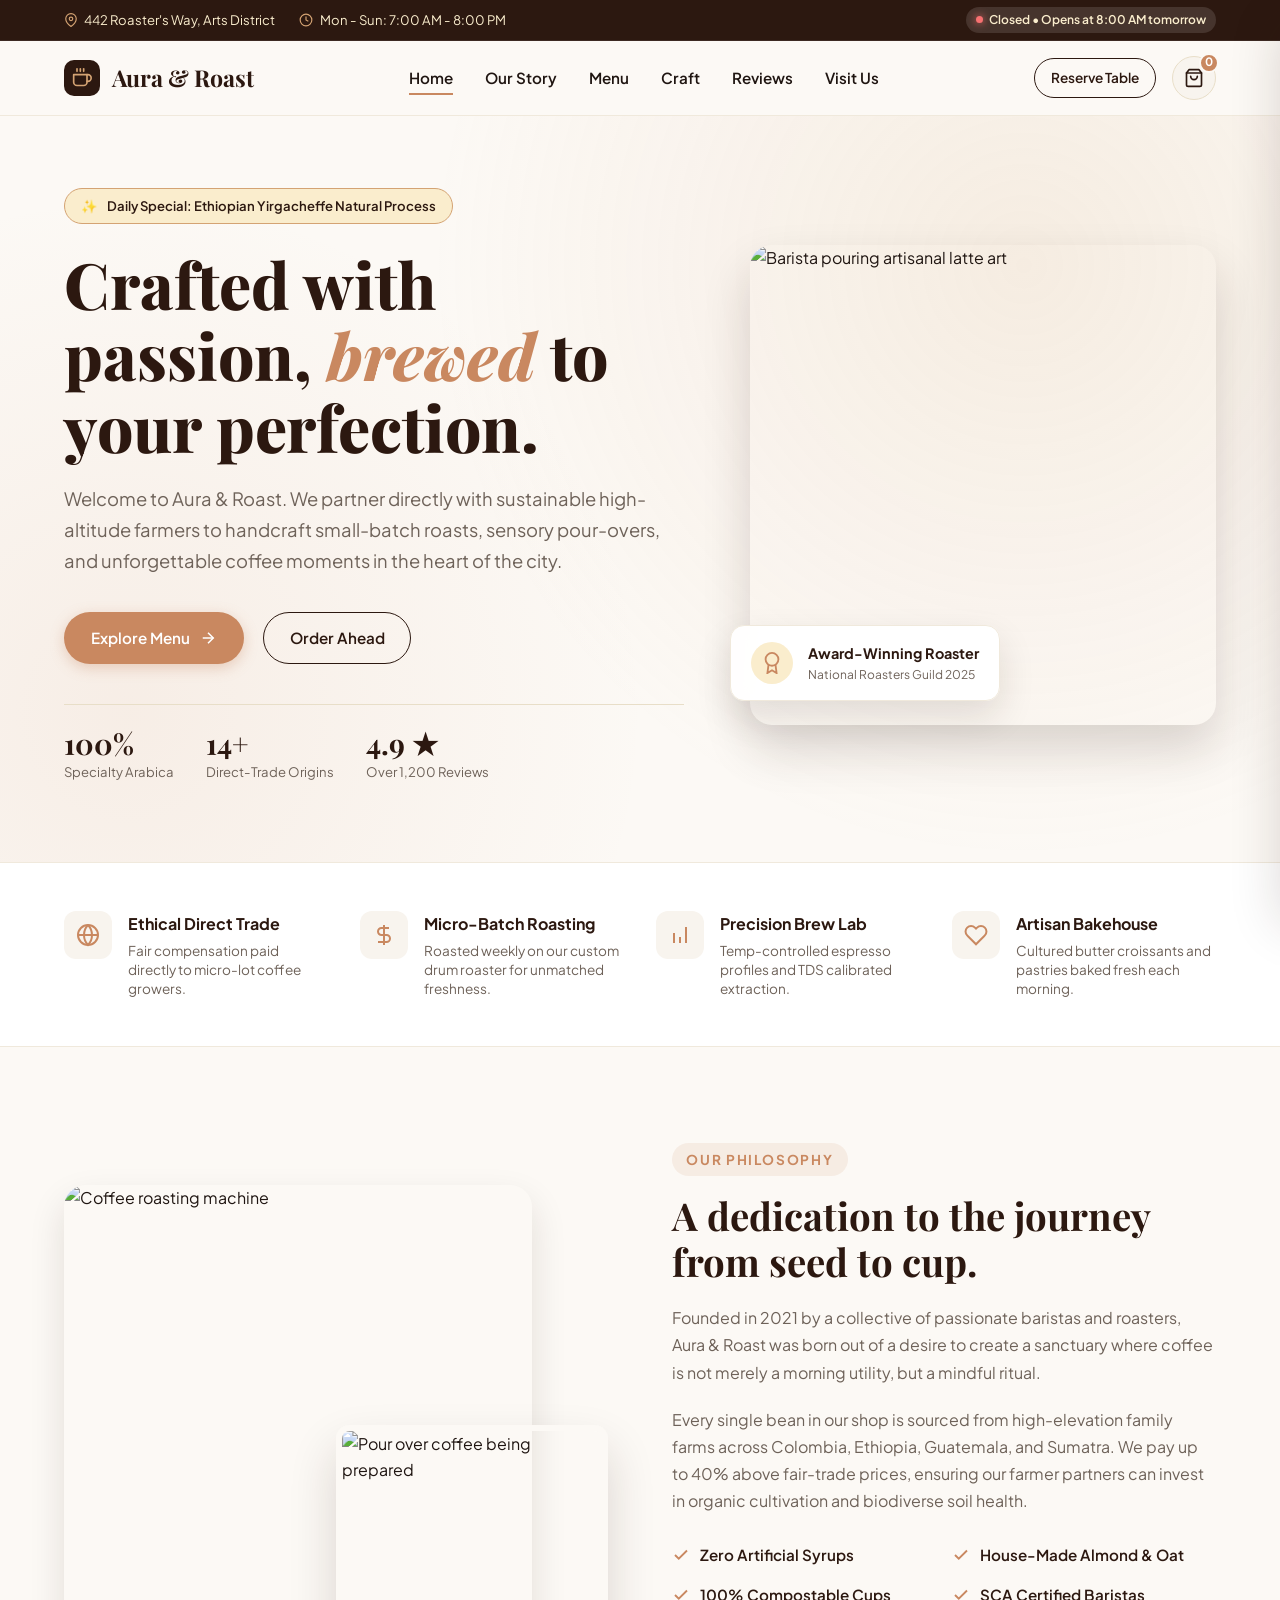
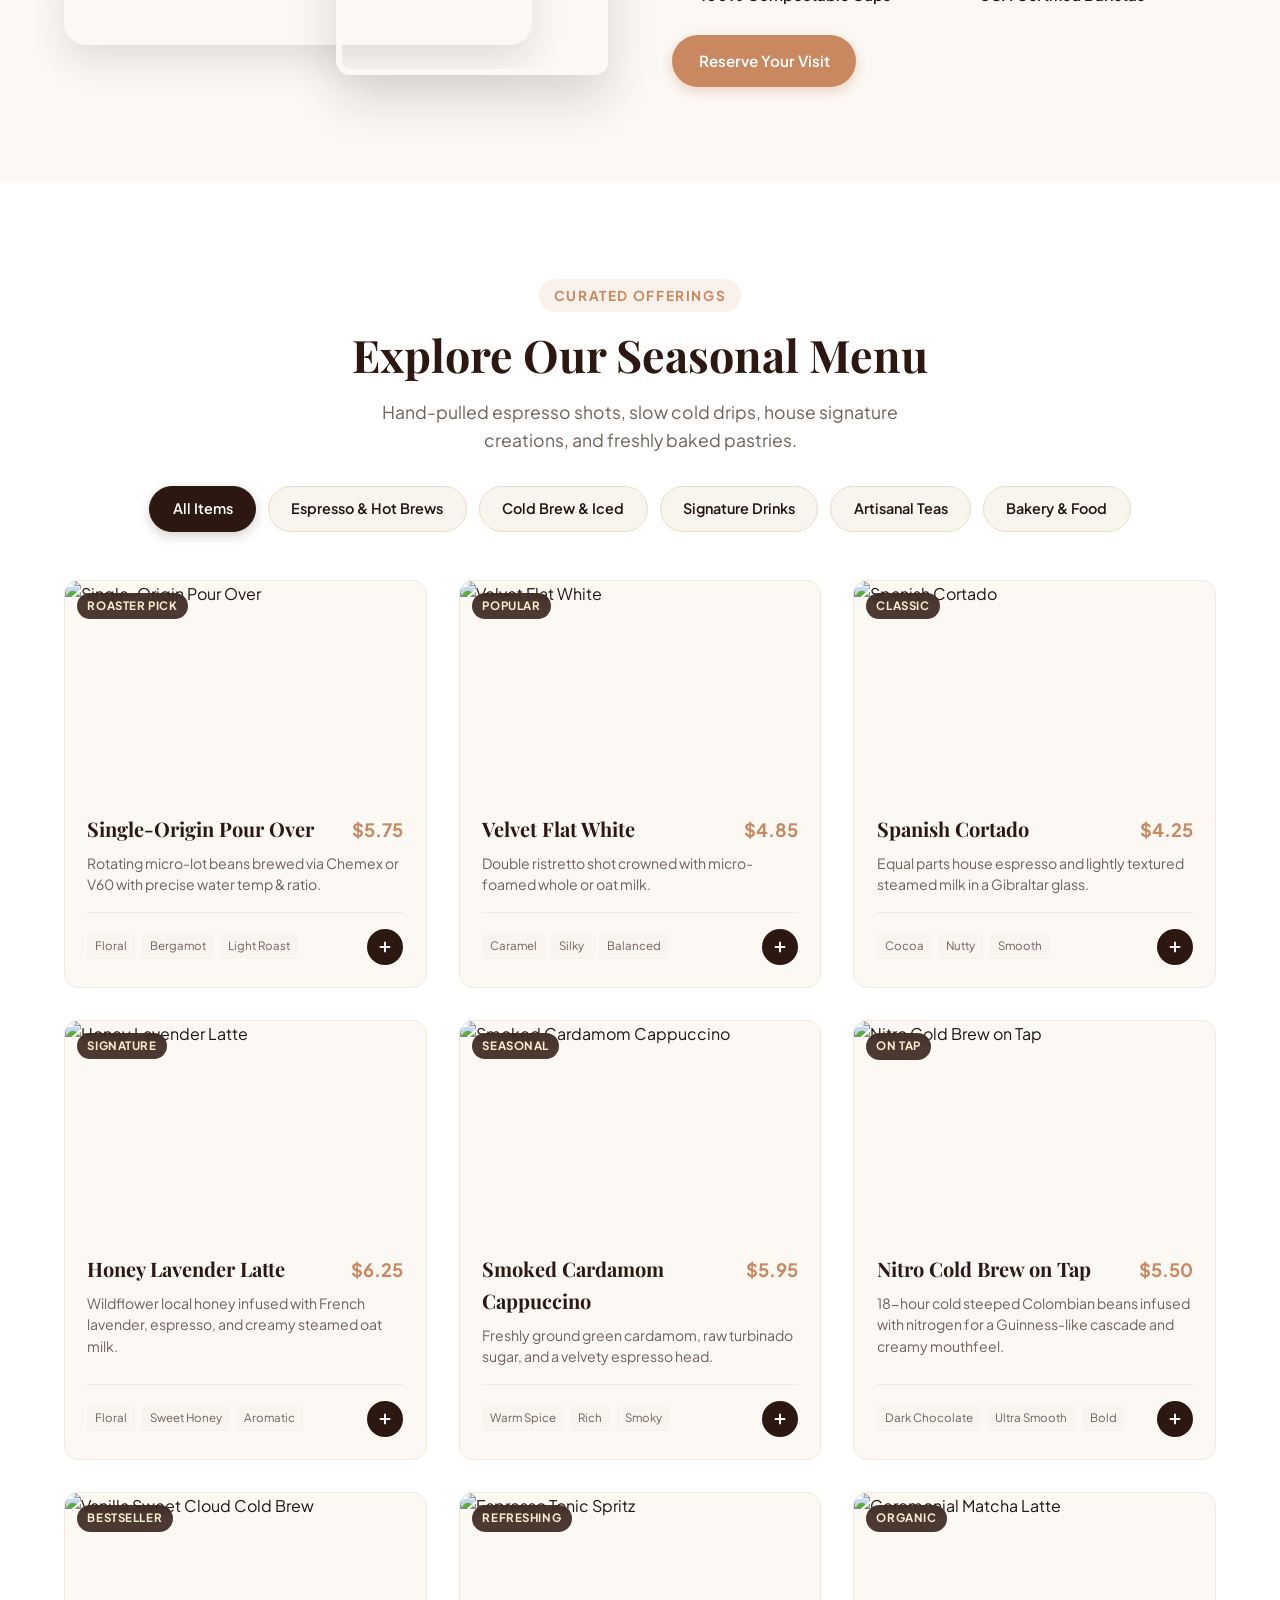
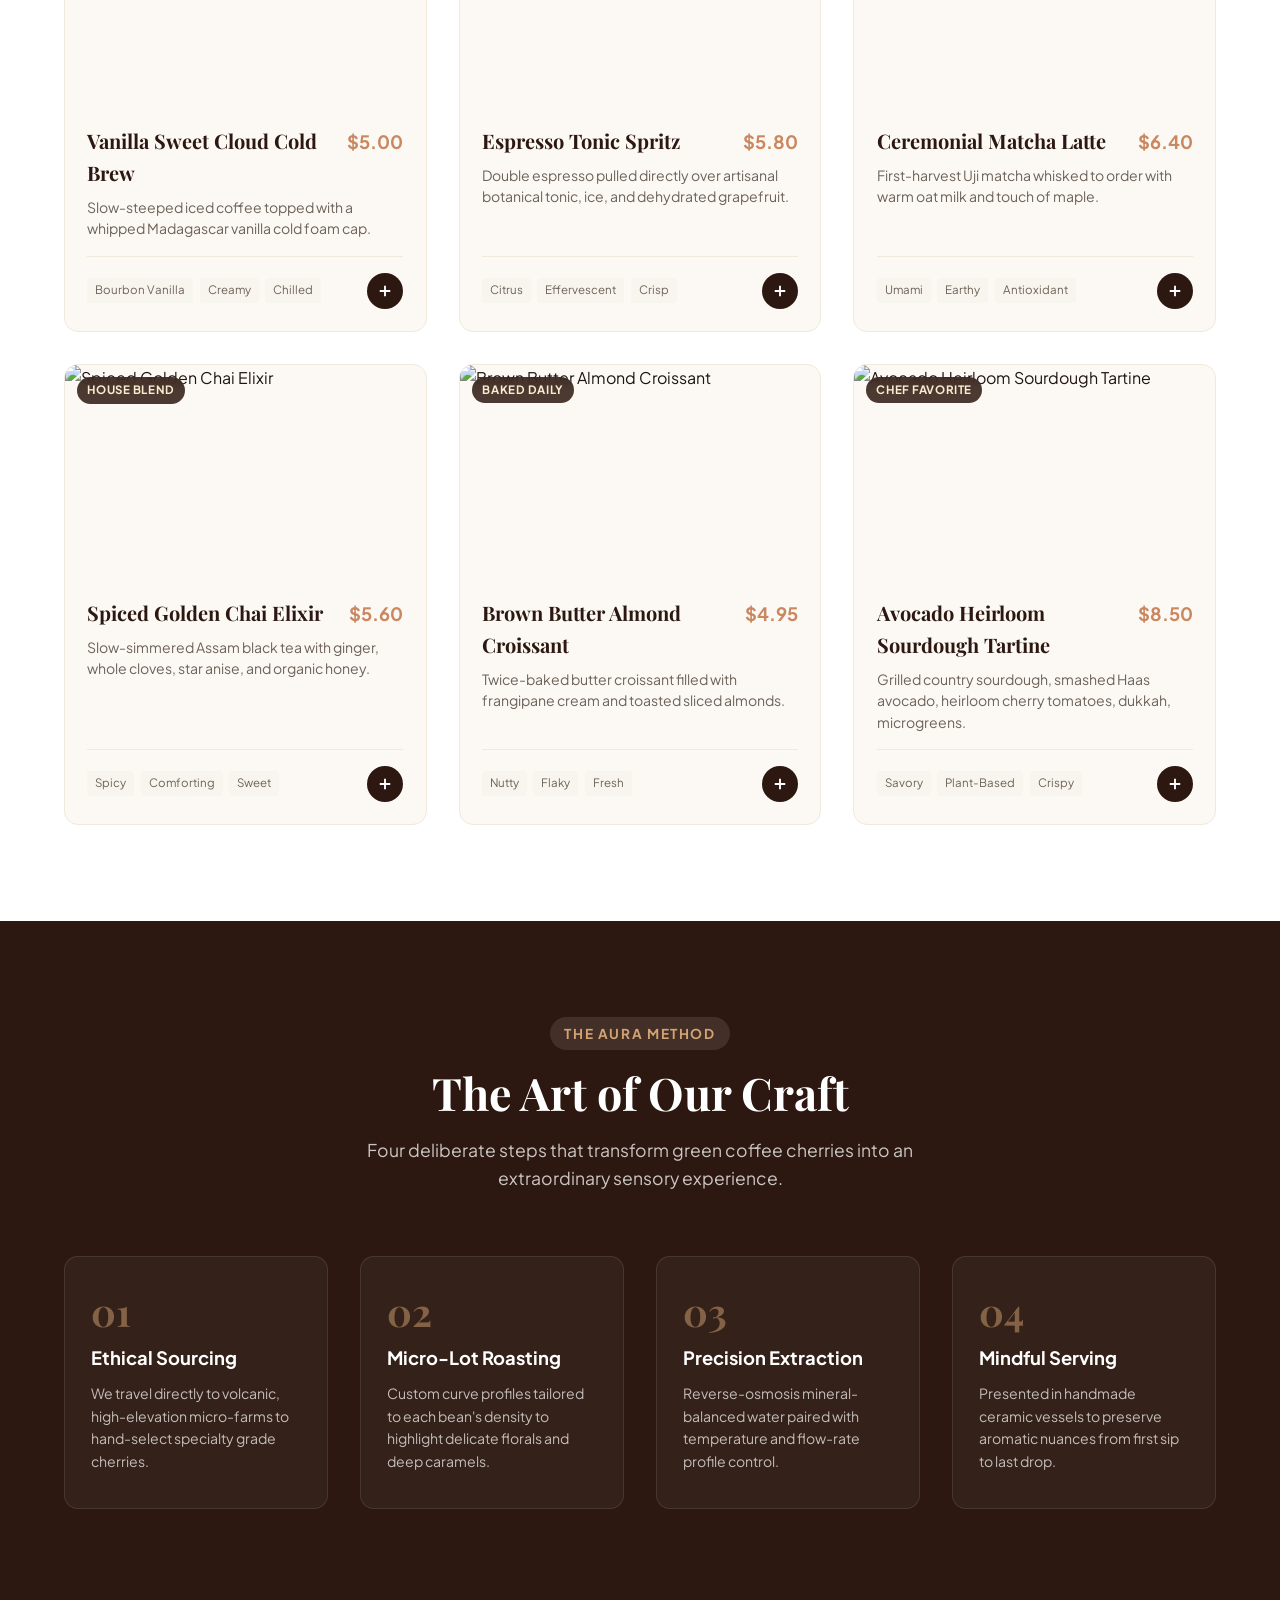
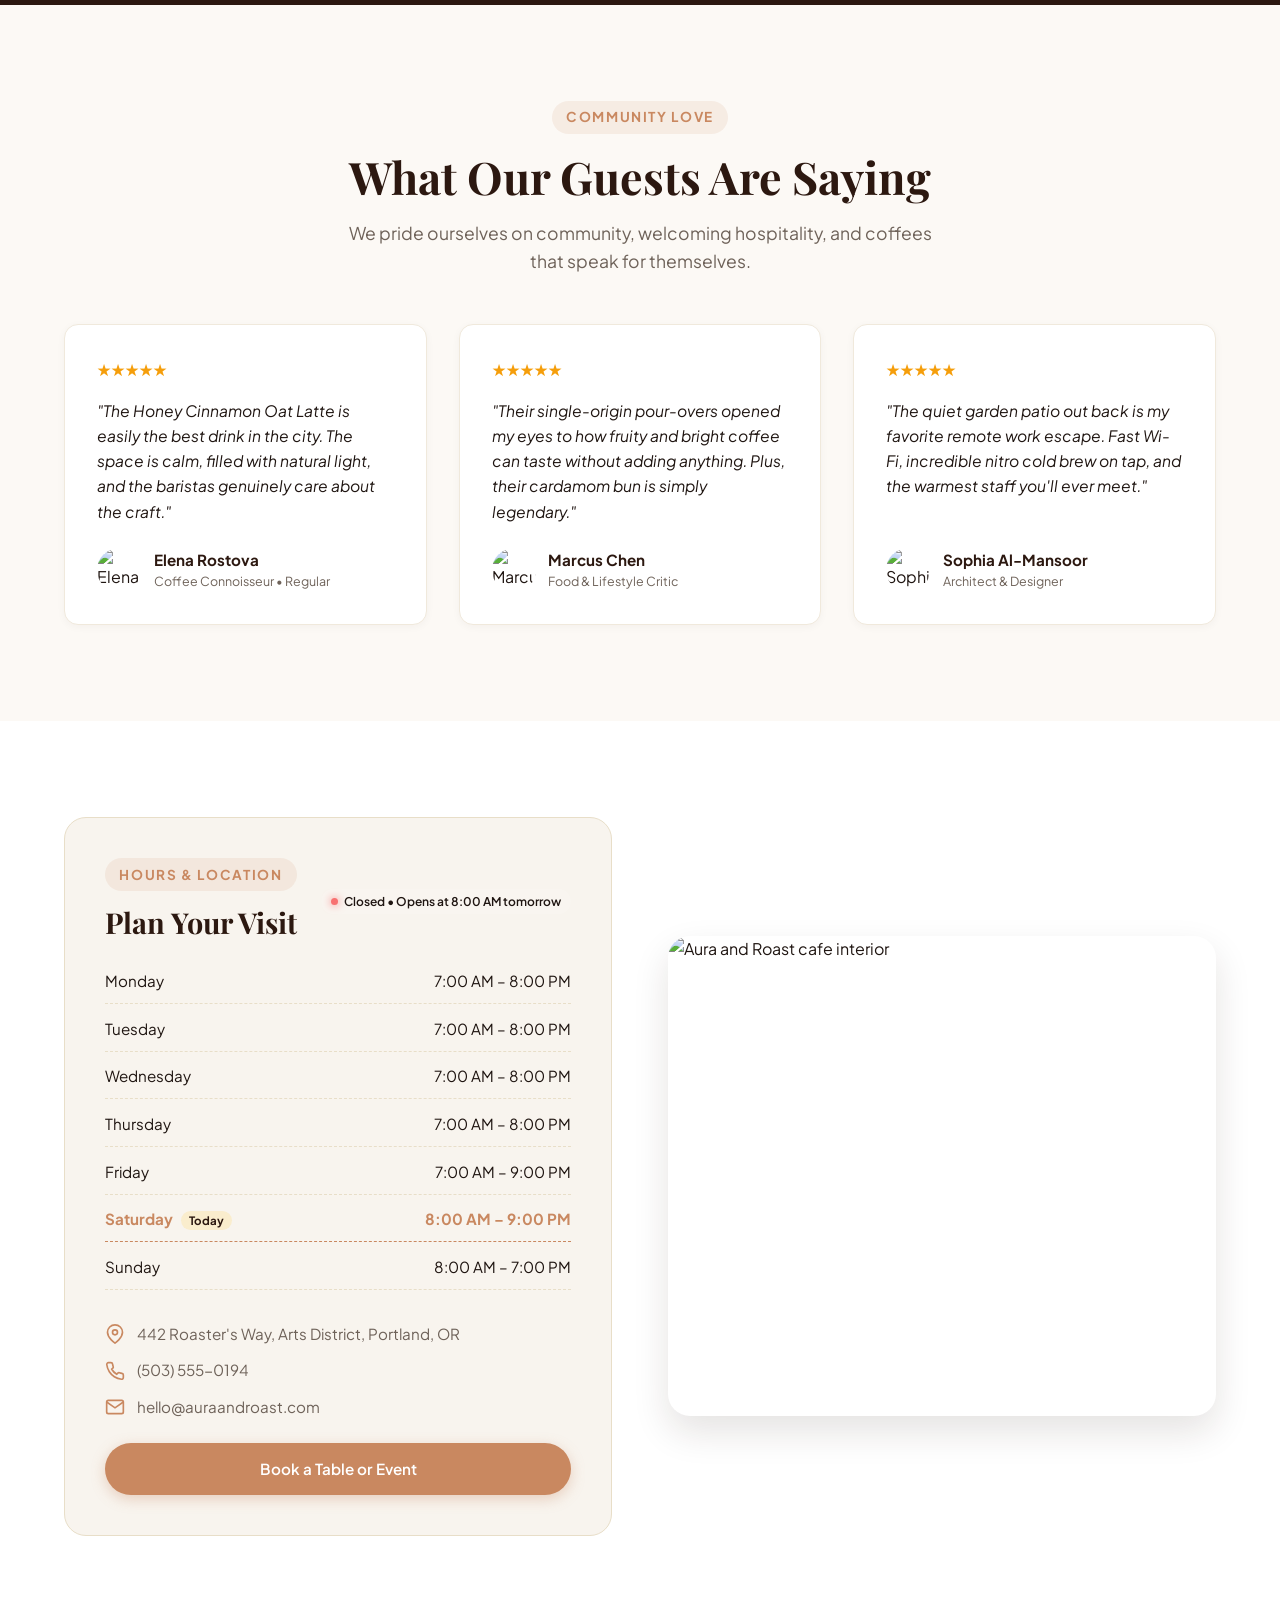
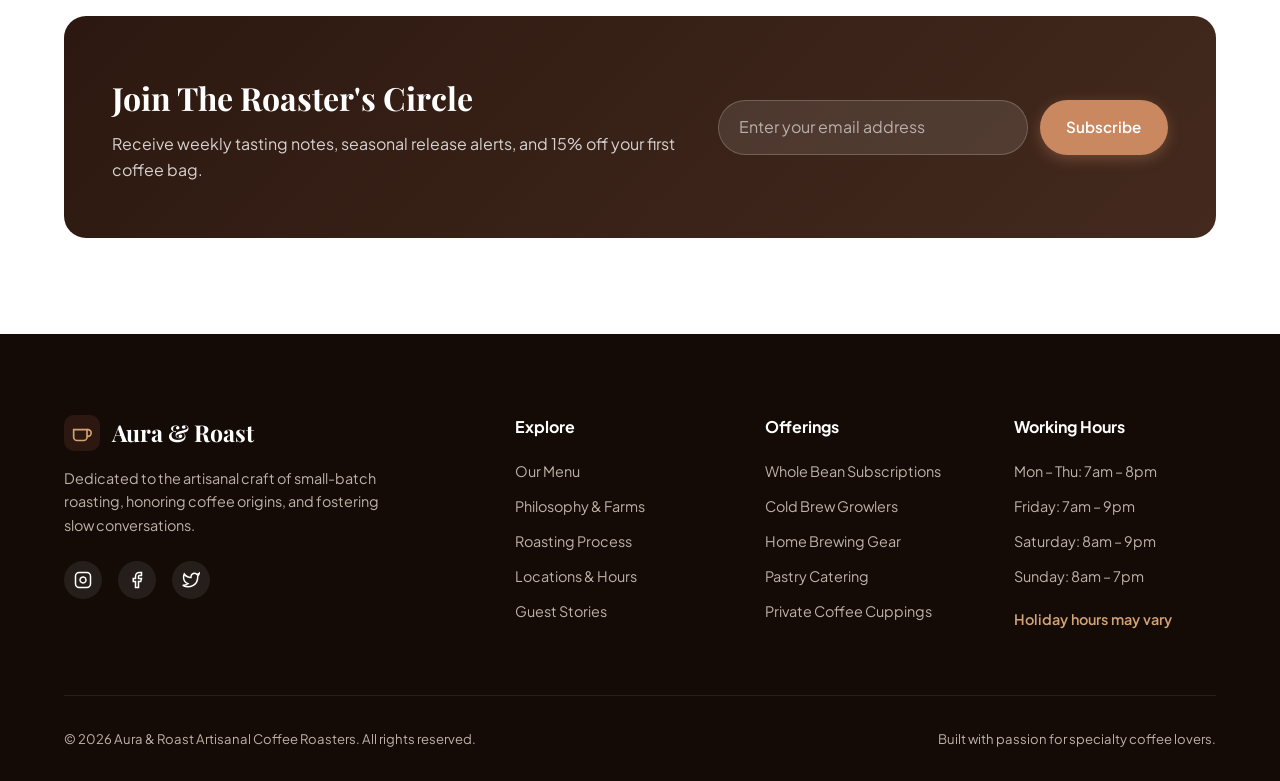
==== index.html @ 78063af0 "Add files via upload" ====
<!DOCTYPE html>
<html lang="en">
<head>
  <meta charset="UTF-8">
  <meta name="viewport" content="width=device-width, initial-scale=1.0">
  <meta name="description" content="Aura & Roast Artisanal Coffee - Ethically sourced micro-lot beans, handcrafted espresso, signature cold brews, and fresh house pastries.">
  <title>Aura & Roast | Artisanal Coffee & Roastery</title>
  
  <!-- Google Fonts -->
  <link rel="preconnect" href="https://fonts.googleapis.com">
  <link rel="preconnect" href="https://fonts.gstatic.com" crossorigin>
  <link href="https://fonts.googleapis.com/css2?family=Playfair+Display:ital,wght@0,600;0,700;0,800;1,600&family=Plus+Jakarta+Sans:wght@400;500;600;700&display=swap" rel="stylesheet">
  
  <!-- Stylesheet -->
  <link rel="stylesheet" href="styles.css">
</head>
<body>

  <!-- Top Announcement Bar -->
  <div class="top-bar">
    <div class="container" style="display: flex; justify-content: space-between; align-items: center; width: 100%;">
      <div class="top-bar-info">
        <div class="top-bar-item">
          <svg viewBox="0 0 24 24" fill="none" stroke="currentColor" stroke-width="2"><path d="M21 10c0 7-9 13-9 13s-9-6-9-13a9 9 0 0 1 18 0z"></path><circle cx="12" cy="10" r="3"></circle></svg>
          <span>442 Roaster's Way, Arts District</span>
        </div>
        <div class="top-bar-item">
          <svg viewBox="0 0 24 24" fill="none" stroke="currentColor" stroke-width="2"><circle cx="12" cy="12" r="10"></circle><polyline points="12 6 12 12 16 14"></polyline></svg>
          <span id="header-hours-text">Mon - Sun: 7:00 AM - 8:00 PM</span>
        </div>
      </div>
      <div id="live-status-pill" class="live-pill">
        <span class="live-dot" id="live-status-dot"></span>
        <span id="live-status-text">Checking hours...</span>
      </div>
    </div>
  </div>

  <!-- Main Navigation Header -->
  <header class="site-header" id="site-header">
    <div class="container header-container">
      <a href="#home" class="logo" aria-label="Aura and Roast Home">
        <div class="logo-icon">
          <!-- Coffee Cup & Steam SVG -->
          <svg width="20" height="20" viewBox="0 0 24 24" fill="none" stroke="currentColor" stroke-width="2" stroke-linecap="round" stroke-linejoin="round">
            <path d="M18 8h1a4 4 0 0 1 0 8h-1"></path>
            <path d="M2 8h16v9a4 4 0 0 1-4 4H6a4 4 0 0 1-4-4V8z"></path>
            <line x1="6" y1="1" x2="6" y2="4"></line>
            <line x1="10" y1="1" x2="10" y2="4"></line>
            <line x1="14" y1="1" x2="14" y2="4"></line>
          </svg>
        </div>
        <span>Aura &amp; Roast</span>
      </a>

      <!-- Desktop & Mobile Nav Links -->
      <nav class="nav-links" id="nav-links">
        <a href="#home" class="nav-link active">Home</a>
        <a href="#about" class="nav-link">Our Story</a>
        <a href="#menu" class="nav-link">Menu</a>
        <a href="#process" class="nav-link">Craft</a>
        <a href="#reviews" class="nav-link">Reviews</a>
        <a href="#visit" class="nav-link">Visit Us</a>
      </nav>

      <!-- Action Buttons -->
      <div class="header-actions">
        <button class="btn btn-secondary btn-sm" id="open-reserve-btn">
          Reserve Table
        </button>

        <button class="cart-btn" id="open-cart-btn" aria-label="View Shopping Cart">
          <svg width="20" height="20" viewBox="0 0 24 24" fill="none" stroke="currentColor" stroke-width="2" stroke-linecap="round" stroke-linejoin="round">
            <path d="M6 2L3 6v14a2 2 0 0 0 2 2h14a2 2 0 0 0 2-2V6l-3-4z"></path>
            <line x1="3" y1="6" x2="21" y2="6"></line>
            <path d="M16 10a4 4 0 0 1-8 0"></path>
          </svg>
          <span class="cart-count" id="cart-counter">0</span>
        </button>

        <button class="menu-toggle-btn" id="menu-toggle-btn" aria-label="Toggle navigation menu">
          <svg width="24" height="24" viewBox="0 0 24 24" fill="none" stroke="currentColor" stroke-width="2">
            <line x1="3" y1="12" x2="21" y2="12"></line>
            <line x1="3" y1="6" x2="21" y2="6"></line>
            <line x1="3" y1="18" x2="21" y2="18"></line>
          </svg>
        </button>
      </div>
    </div>
  </header>

  <!-- Hero Section -->
  <section class="hero" id="home">
    <div class="container">
      <div class="hero-grid">
        <div class="hero-content">
          <div class="hero-pill">
            <span>✨</span> Daily Special: Ethiopian Yirgacheffe Natural Process
          </div>
          <h1 class="hero-title">
            Crafted with passion, <span>brewed</span> to your perfection.
          </h1>
          <p class="hero-desc">
            Welcome to Aura &amp; Roast. We partner directly with sustainable high-altitude farmers to handcraft small-batch roasts, sensory pour-overs, and unforgettable coffee moments in the heart of the city.
          </p>
          <div class="hero-actions">
            <a href="#menu" class="btn btn-primary">
              <span>Explore Menu</span>
              <svg width="18" height="18" viewBox="0 0 24 24" fill="none" stroke="currentColor" stroke-width="2"><line x1="5" y1="12" x2="19" y2="12"></line><polyline points="12 5 19 12 12 19"></polyline></svg>
            </a>
            <button class="btn btn-secondary" id="hero-order-btn">
              Order Ahead
            </button>
          </div>
          <div class="hero-stats">
            <div class="stat-item">
              <h4>100%</h4>
              <p>Specialty Arabica</p>
            </div>
            <div class="stat-item">
              <h4>14+</h4>
              <p>Direct-Trade Origins</p>
            </div>
            <div class="stat-item">
              <h4>4.9 ★</h4>
              <p>Over 1,200 Reviews</p>
            </div>
          </div>
        </div>

        <div class="hero-visual">
          <div class="hero-image-wrapper">
            <img src="https://images.unsplash.com/photo-1501339847302-ac426a4a7cbb?auto=format&fit=crop&w=1000&q=80" alt="Barista pouring artisanal latte art" loading="eager">
          </div>
          <div class="hero-badge-floating">
            <div class="floating-badge-icon">
              <svg width="22" height="22" viewBox="0 0 24 24" fill="none" stroke="currentColor" stroke-width="2">
                <circle cx="12" cy="8" r="7"></circle>
                <polyline points="8.21 13.89 7 23 12 20 17 23 15.79 13.88"></polyline>
              </svg>
            </div>
            <div class="floating-badge-text">
              <h5>Award-Winning Roaster</h5>
              <p>National Roasters Guild 2025</p>
            </div>
          </div>
        </div>
      </div>
    </div>
  </section>

  <!-- Features Highlight Bar -->
  <section class="features-bar">
    <div class="container">
      <div class="features-grid">
        <div class="feature-box">
          <div class="feature-icon-wrapper">
            <svg width="24" height="24" viewBox="0 0 24 24" fill="none" stroke="currentColor" stroke-width="2"><circle cx="12" cy="12" r="10"></circle><path d="M12 2a14.5 14.5 0 0 0 0 20 14.5 14.5 0 0 0 0-20"></path><path d="M2 12h20"></path></svg>
          </div>
          <div class="feature-info">
            <h4>Ethical Direct Trade</h4>
            <p>Fair compensation paid directly to micro-lot coffee growers.</p>
          </div>
        </div>

        <div class="feature-box">
          <div class="feature-icon-wrapper">
            <svg width="24" height="24" viewBox="0 0 24 24" fill="none" stroke="currentColor" stroke-width="2"><path d="M12 2v20M17 5H9.5a3.5 3.5 0 0 0 0 7h5a3.5 3.5 0 0 1 0 7H6"></path></svg>
          </div>
          <div class="feature-info">
            <h4>Micro-Batch Roasting</h4>
            <p>Roasted weekly on our custom drum roaster for unmatched freshness.</p>
          </div>
        </div>

        <div class="feature-box">
          <div class="feature-icon-wrapper">
            <svg width="24" height="24" viewBox="0 0 24 24" fill="none" stroke="currentColor" stroke-width="2"><path d="M12 20v-6M6 20V10M18 20V4"></path></svg>
          </div>
          <div class="feature-info">
            <h4>Precision Brew Lab</h4>
            <p>Temp-controlled espresso profiles and TDS calibrated extraction.</p>
          </div>
        </div>

        <div class="feature-box">
          <div class="feature-icon-wrapper">
            <svg width="24" height="24" viewBox="0 0 24 24" fill="none" stroke="currentColor" stroke-width="2"><path d="M20.84 4.61a5.5 5.5 0 0 0-7.78 0L12 5.67l-1.06-1.06a5.5 5.5 0 0 0-7.78 7.78l1.06 1.06L12 21.23l7.78-7.78 1.06-1.06a5.5 5.5 0 0 0 0-7.78z"></path></svg>
          </div>
          <div class="feature-info">
            <h4>Artisan Bakehouse</h4>
            <p>Cultured butter croissants and pastries baked fresh each morning.</p>
          </div>
        </div>
      </div>
    </div>
  </section>

  <!-- About Section -->
  <section class="about-section" id="about">
    <div class="container">
      <div class="about-grid">
        <div class="about-visual-stacked">
          <img src="https://images.unsplash.com/photo-1442512595331-e89e73853f31?auto=format&fit=crop&w=800&q=80" alt="Coffee roasting machine" class="about-img-main" loading="lazy">
          <img src="https://images.unsplash.com/photo-1514432324607-a09d9b4aefdd?auto=format&fit=crop&w=600&q=80" alt="Pour over coffee being prepared" class="about-img-sub" loading="lazy">
        </div>
        
        <div class="about-content">
          <span class="section-tag">Our Philosophy</span>
          <h2>A dedication to the journey from seed to cup.</h2>
          <p>
            Founded in 2021 by a collective of passionate baristas and roasters, Aura &amp; Roast was born out of a desire to create a sanctuary where coffee is not merely a morning utility, but a mindful ritual.
          </p>
          <p>
            Every single bean in our shop is sourced from high-elevation family farms across Colombia, Ethiopia, Guatemala, and Sumatra. We pay up to 40% above fair-trade prices, ensuring our farmer partners can invest in organic cultivation and biodiverse soil health.
          </p>
          
          <div class="craft-points">
            <div class="craft-point">
              <svg width="18" height="18" viewBox="0 0 24 24" fill="none" stroke="currentColor" stroke-width="2.5"><polyline points="20 6 9 17 4 12"></polyline></svg>
              <span>Zero Artificial Syrups</span>
            </div>
            <div class="craft-point">
              <svg width="18" height="18" viewBox="0 0 24 24" fill="none" stroke="currentColor" stroke-width="2.5"><polyline points="20 6 9 17 4 12"></polyline></svg>
              <span>House-Made Almond &amp; Oat</span>
            </div>
            <div class="craft-point">
              <svg width="18" height="18" viewBox="0 0 24 24" fill="none" stroke="currentColor" stroke-width="2.5"><polyline points="20 6 9 17 4 12"></polyline></svg>
              <span>100% Compostable Cups</span>
            </div>
            <div class="craft-point">
              <svg width="18" height="18" viewBox="0 0 24 24" fill="none" stroke="currentColor" stroke-width="2.5"><polyline points="20 6 9 17 4 12"></polyline></svg>
              <span>SCA Certified Baristas</span>
            </div>
          </div>

          <button class="btn btn-primary" id="about-reserve-btn">
            Reserve Your Visit
          </button>
        </div>
      </div>
    </div>
  </section>

  <!-- Interactive Menu Section -->
  <section class="menu-section" id="menu">
    <div class="container">
      <div class="menu-header text-center">
        <span class="section-tag">Curated Offerings</span>
        <h2 class="section-title">Explore Our Seasonal Menu</h2>
        <p class="section-subtitle">
          Hand-pulled espresso shots, slow cold drips, house signature creations, and freshly baked pastries.
        </p>

        <!-- Category Filter Buttons -->
        <div class="menu-filter-container" id="menu-filters">
          <button class="filter-btn active" data-category="all">All Items</button>
          <button class="filter-btn" data-category="espresso">Espresso &amp; Hot Brews</button>
          <button class="filter-btn" data-category="cold">Cold Brew &amp; Iced</button>
          <button class="filter-btn" data-category="specialty">Signature Drinks</button>
          <button class="filter-btn" data-category="tea">Artisanal Teas</button>
          <button class="filter-btn" data-category="bakery">Bakery &amp; Food</button>
        </div>
      </div>

      <!-- Dynamic Menu Grid -->
      <div class="menu-grid" id="menu-grid">
        <!-- Rendered dynamically by app.js -->
      </div>
    </div>
  </section>

  <!-- Roast & Craft Process Section -->
  <section class="process-section" id="process">
    <div class="container">
      <div class="text-center">
        <span class="section-tag" style="background: rgba(255, 255, 255, 0.1); color: var(--color-accent);">The Aura Method</span>
        <h2 class="section-title">The Art of Our Craft</h2>
        <p class="section-subtitle">
          Four deliberate steps that transform green coffee cherries into an extraordinary sensory experience.
        </p>
      </div>

      <div class="process-grid">
        <div class="process-card">
          <div class="process-step-num">01</div>
          <h4>Ethical Sourcing</h4>
          <p>We travel directly to volcanic, high-elevation micro-farms to hand-select specialty grade cherries.</p>
        </div>

        <div class="process-card">
          <div class="process-step-num">02</div>
          <h4>Micro-Lot Roasting</h4>
          <p>Custom curve profiles tailored to each bean's density to highlight delicate florals and deep caramels.</p>
        </div>

        <div class="process-card">
          <div class="process-step-num">03</div>
          <h4>Precision Extraction</h4>
          <p>Reverse-osmosis mineral-balanced water paired with temperature and flow-rate profile control.</p>
        </div>

        <div class="process-card">
          <div class="process-step-num">04</div>
          <h4>Mindful Serving</h4>
          <p>Presented in handmade ceramic vessels to preserve aromatic nuances from first sip to last drop.</p>
        </div>
      </div>
    </div>
  </section>

  <!-- Customer Reviews Section -->
  <section class="reviews-section" id="reviews">
    <div class="container">
      <div class="text-center">
        <span class="section-tag">Community Love</span>
        <h2 class="section-title">What Our Guests Are Saying</h2>
        <p class="section-subtitle">
          We pride ourselves on community, welcoming hospitality, and coffees that speak for themselves.
        </p>
      </div>

      <div class="reviews-grid">
        <div class="review-card">
          <div>
            <div class="stars">★★★★★</div>
            <p class="review-quote">
              "The Honey Cinnamon Oat Latte is easily the best drink in the city. The space is calm, filled with natural light, and the baristas genuinely care about the craft."
            </p>
          </div>
          <div class="reviewer-meta">
            <img src="https://images.unsplash.com/photo-1534528741775-53994a69daeb?auto=format&fit=crop&w=120&q=80" alt="Elena Rostova" class="reviewer-avatar">
            <div class="reviewer-info">
              <h5>Elena Rostova</h5>
              <p>Coffee Connoisseur • Regular</p>
            </div>
          </div>
        </div>

        <div class="review-card">
          <div>
            <div class="stars">★★★★★</div>
            <p class="review-quote">
              "Their single-origin pour-overs opened my eyes to how fruity and bright coffee can taste without adding anything. Plus, their cardamom bun is simply legendary."
            </p>
          </div>
          <div class="reviewer-meta">
            <img src="https://images.unsplash.com/photo-1507003211169-0a1dd7228f2d?auto=format&fit=crop&w=120&q=80" alt="Marcus Chen" class="reviewer-avatar">
            <div class="reviewer-info">
              <h5>Marcus Chen</h5>
              <p>Food &amp; Lifestyle Critic</p>
            </div>
          </div>
        </div>

        <div class="review-card">
          <div>
            <div class="stars">★★★★★</div>
            <p class="review-quote">
              "The quiet garden patio out back is my favorite remote work escape. Fast Wi-Fi, incredible nitro cold brew on tap, and the warmest staff you'll ever meet."
            </p>
          </div>
          <div class="reviewer-meta">
            <img src="https://images.unsplash.com/photo-1517841905240-472988babdf9?auto=format&fit=crop&w=120&q=80" alt="Sophia Al-Mansoor" class="reviewer-avatar">
            <div class="reviewer-info">
              <h5>Sophia Al-Mansoor</h5>
              <p>Architect &amp; Designer</p>
            </div>
          </div>
        </div>
      </div>
    </div>
  </section>

  <!-- Visit, Hours & Atmosphere Section -->
  <section class="visit-section" id="visit">
    <div class="container">
      <div class="visit-grid">
        <div class="hours-card">
          <div class="hours-header">
            <div>
              <span class="section-tag" style="margin-bottom: 0.5rem;">Hours &amp; Location</span>
              <h3 style="font-family: var(--font-serif); font-size: 1.8rem; color: var(--color-primary);">Plan Your Visit</h3>
            </div>
            <div class="live-pill" id="card-live-pill">
              <span class="live-dot" id="card-status-dot"></span>
              <span id="card-status-text">Open</span>
            </div>
          </div>

          <div class="hours-list" id="hours-list">
            <div class="hour-row" data-day="1">
              <span>Monday</span>
              <span>7:00 AM – 8:00 PM</span>
            </div>
            <div class="hour-row" data-day="2">
              <span>Tuesday</span>
              <span>7:00 AM – 8:00 PM</span>
            </div>
            <div class="hour-row" data-day="3">
              <span>Wednesday</span>
              <span>7:00 AM – 8:00 PM</span>
            </div>
            <div class="hour-row" data-day="4">
              <span>Thursday</span>
              <span>7:00 AM – 8:00 PM</span>
            </div>
            <div class="hour-row" data-day="5">
              <span>Friday</span>
              <span>7:00 AM – 9:00 PM</span>
            </div>
            <div class="hour-row" data-day="6">
              <span>Saturday</span>
              <span>8:00 AM – 9:00 PM</span>
            </div>
            <div class="hour-row" data-day="0">
              <span>Sunday</span>
              <span>8:00 AM – 7:00 PM</span>
            </div>
          </div>

          <div class="location-details">
            <div class="location-item">
              <svg width="20" height="20" viewBox="0 0 24 24" fill="none" stroke="currentColor" stroke-width="2"><path d="M21 10c0 7-9 13-9 13s-9-6-9-13a9 9 0 0 1 18 0z"></path><circle cx="12" cy="10" r="3"></circle></svg>
              <span>442 Roaster's Way, Arts District, Portland, OR</span>
            </div>
            <div class="location-item">
              <svg width="20" height="20" viewBox="0 0 24 24" fill="none" stroke="currentColor" stroke-width="2"><path d="M22 16.92v3a2 2 0 0 1-2.18 2 19.79 19.79 0 0 1-8.63-3.07 19.5 19.5 0 0 1-6-6 19.79 19.79 0 0 1-3.07-8.67A2 2 0 0 1 4.11 2h3a2 2 0 0 1 2 1.72 12.84 12.84 0 0 0 .7 2.81 2 2 0 0 1-.45 2.11L8.09 9.91a16 16 0 0 0 6 6l1.27-1.27a2 2 0 0 1 2.11-.45 12.84 12.84 0 0 0 2.81.7A2 2 0 0 1 22 16.92z"></path></svg>
              <span>(503) 555-0194</span>
            </div>
            <div class="location-item">
              <svg width="20" height="20" viewBox="0 0 24 24" fill="none" stroke="currentColor" stroke-width="2"><path d="M4 4h16c1.1 0 2 .9 2 2v12c0 1.1-.9 2-2 2H4c-1.1 0-2-.9-2-2V6c0-1.1.9-2 2-2z"></path><polyline points="22,6 12,13 2,6"></polyline></svg>
              <span>hello@auraandroast.com</span>
            </div>
          </div>

          <button class="btn btn-primary" style="width: 100%;" id="visit-reserve-btn">
            Book a Table or Event
          </button>
        </div>

        <div class="atmosphere-visual">
          <img src="https://images.unsplash.com/photo-1554118811-1e0d58224f24?auto=format&fit=crop&w=1000&q=80" alt="Aura and Roast cafe interior" class="cafe-atmosphere-img" loading="lazy">
        </div>
      </div>

      <!-- Newsletter Callout Banner -->
      <div class="newsletter-banner">
        <div class="newsletter-text">
          <h3>Join The Roaster's Circle</h3>
          <p>Receive weekly tasting notes, seasonal release alerts, and 15% off your first coffee bag.</p>
        </div>
        <form class="newsletter-form" id="newsletter-form">
          <input type="email" placeholder="Enter your email address" required aria-label="Email address for newsletter">
          <button type="submit" class="btn btn-primary">Subscribe</button>
        </form>
      </div>
    </div>
  </section>

  <!-- Site Footer -->
  <footer class="site-footer">
    <div class="container">
      <div class="footer-grid">
        <div class="footer-brand">
          <div class="logo">
            <div class="logo-icon">
              <svg width="20" height="20" viewBox="0 0 24 24" fill="none" stroke="currentColor" stroke-width="2"><path d="M18 8h1a4 4 0 0 1 0 8h-1"></path><path d="M2 8h16v9a4 4 0 0 1-4 4H6a4 4 0 0 1-4-4V8z"></path></svg>
            </div>
            <span>Aura &amp; Roast</span>
          </div>
          <p>
            Dedicated to the artisanal craft of small-batch roasting, honoring coffee origins, and fostering slow conversations.
          </p>
          <div class="social-links">
            <a href="#" class="social-link" aria-label="Instagram">
              <svg width="18" height="18" viewBox="0 0 24 24" fill="none" stroke="currentColor" stroke-width="2"><rect x="2" y="2" width="20" height="20" rx="5" ry="5"></rect><path d="M16 11.37A4 4 0 1 1 12.63 8 4 4 0 0 1 16 11.37z"></path><line x1="17.5" y1="6.5" x2="17.51" y2="6.5"></line></svg>
            </a>
            <a href="#" class="social-link" aria-label="Facebook">
              <svg width="18" height="18" viewBox="0 0 24 24" fill="none" stroke="currentColor" stroke-width="2"><path d="M18 2h-3a5 5 0 0 0-5 5v3H7v4h3v8h4v-8h3l1-4h-4V7a1 1 0 0 1 1-1h3z"></path></svg>
            </a>
            <a href="#" class="social-link" aria-label="X / Twitter">
              <svg width="18" height="18" viewBox="0 0 24 24" fill="none" stroke="currentColor" stroke-width="2"><path d="M23 3a10.9 10.9 0 0 1-3.14 1.53 4.48 4.48 0 0 0-7.86 3v1A10.66 10.66 0 0 1 3 4s-4 9 5 13a11.64 11.64 0 0 1-7 2c9 5 20 0 20-11.5a4.5 4.5 0 0 0-.08-.83A7.72 7.72 0 0 0 23 3z"></path></svg>
            </a>
          </div>
        </div>

        <div class="footer-col">
          <h4>Explore</h4>
          <ul>
            <li><a href="#menu">Our Menu</a></li>
            <li><a href="#about">Philosophy &amp; Farms</a></li>
            <li><a href="#process">Roasting Process</a></li>
            <li><a href="#visit">Locations &amp; Hours</a></li>
            <li><a href="#reviews">Guest Stories</a></li>
          </ul>
        </div>

        <div class="footer-col">
          <h4>Offerings</h4>
          <ul>
            <li><a href="#menu">Whole Bean Subscriptions</a></li>
            <li><a href="#menu">Cold Brew Growlers</a></li>
            <li><a href="#menu">Home Brewing Gear</a></li>
            <li><a href="#menu">Pastry Catering</a></li>
            <li><a href="#visit">Private Coffee Cuppings</a></li>
          </ul>
        </div>

        <div class="footer-col">
          <h4>Working Hours</h4>
          <ul>
            <li>Mon – Thu: 7am – 8pm</li>
            <li>Friday: 7am – 9pm</li>
            <li>Saturday: 8am – 9pm</li>
            <li>Sunday: 8am – 7pm</li>
            <li style="color: var(--color-accent); font-weight: 600; margin-top: 0.5rem;">Holiday hours may vary</li>
          </ul>
        </div>
      </div>

      <div class="footer-bottom">
        <p>&copy; 2026 Aura &amp; Roast Artisanal Coffee Roasters. All rights reserved.</p>
        <p>Built with passion for specialty coffee lovers.</p>
      </div>
    </div>
  </footer>

  <!-- Slide-out Cart Drawer -->
  <div class="cart-overlay" id="cart-overlay"></div>
  <aside class="cart-drawer" id="cart-drawer" aria-label="Shopping Cart">
    <div class="cart-drawer-header">
      <h3>
        <svg width="22" height="22" viewBox="0 0 24 24" fill="none" stroke="currentColor" stroke-width="2"><path d="M6 2L3 6v14a2 2 0 0 0 2 2h14a2 2 0 0 0 2-2V6l-3-4z"></path><line x1="3" y1="6" x2="21" y2="6"></line><path d="M16 10a4 4 0 0 1-8 0"></path></svg>
        <span>Your Order</span>
      </h3>
      <button class="drawer-close-btn" id="close-cart-btn" aria-label="Close Cart">&times;</button>
    </div>

    <div class="cart-items-list" id="cart-items-list">
      <!-- Items dynamically populated by app.js -->
    </div>

    <div class="cart-footer">
      <div class="cart-summary-line">
        <span>Subtotal</span>
        <span id="cart-subtotal">$0.00</span>
      </div>
      <div class="cart-summary-line">
        <span>Estimated Tax (8%)</span>
        <span id="cart-tax">$0.00</span>
      </div>
      <div class="cart-summary-line total">
        <span>Total</span>
        <span id="cart-total">$0.00</span>
      </div>
      <button class="btn btn-primary cart-checkout-btn" id="checkout-btn">
        Checkout &amp; Order Ahead
      </button>
    </div>
  </aside>

  <!-- Table Reservation Modal (<dialog>) -->
  <dialog class="reservation-modal" id="reservation-modal">
    <div class="modal-header">
      <h3>Reserve a Table or Tasting</h3>
      <button class="modal-close-btn" id="close-reserve-btn" aria-label="Close Reservation Modal">&times;</button>
    </div>
    <div class="modal-body">
      <form id="reservation-form">
        <div class="form-row">
          <div class="form-group">
            <label for="res-name">Full Name *</label>
            <input type="text" id="res-name" class="form-control" placeholder="e.g. John Doe" required>
          </div>
          <div class="form-group">
            <label for="res-phone">Phone Number *</label>
            <input type="tel" id="res-phone" class="form-control" placeholder="(555) 000-0000" required>
          </div>
        </div>

        <div class="form-group">
          <label for="res-email">Email Address *</label>
          <input type="email" id="res-email" class="form-control" placeholder="john@example.com" required>
        </div>

        <div class="form-row">
          <div class="form-group">
            <label for="res-date">Date *</label>
            <input type="date" id="res-date" class="form-control" required>
          </div>
          <div class="form-group">
            <label for="res-time">Time *</label>
            <select id="res-time" class="form-control" required>
              <option value="">Select Time Slot</option>
              <option value="08:00 AM">8:00 AM - Morning Quiet</option>
              <option value="10:00 AM">10:00 AM - Mid-Morning</option>
              <option value="12:00 PM">12:00 PM - Lunch &amp; Brew</option>
              <option value="02:30 PM">2:30 PM - Afternoon Chill</option>
              <option value="05:00 PM">5:00 PM - Sunset Cupping</option>
              <option value="06:30 PM">6:30 PM - Evening Roast</option>
            </select>
          </div>
        </div>

        <div class="form-group">
          <label for="res-guests">Number of Guests</label>
          <select id="res-guests" class="form-control">
            <option value="1">1 Person (Solo Work / Tasting)</option>
            <option value="2" selected>2 People (Cozy Table)</option>
            <option value="3">3 People</option>
            <option value="4">4 People</option>
            <option value="6+">6+ People (Group Lounge)</option>
          </select>
        </div>

        <div class="form-group">
          <label>Seating Preference</label>
          <div class="seating-options">
            <label class="seating-chip">
              <input type="radio" name="seating" value="Lounge" checked>
              <span>🛋️ Indoor Lounge</span>
            </label>
            <label class="seating-chip">
              <input type="radio" name="seating" value="Patio">
              <span>🌿 Sunlit Patio</span>
            </label>
            <label class="seating-chip">
              <input type="radio" name="seating" value="Bar">
              <span>☕ Espresso Bar</span>
            </label>
          </div>
        </div>

        <div class="form-group">
          <label for="res-notes">Special Requests (Optional)</label>
          <textarea id="res-notes" class="form-control" rows="2" placeholder="e.g. High-chair needed, quiet corner for meetings..."></textarea>
        </div>

        <button type="submit" class="btn btn-primary" style="width: 100%; margin-top: 0.5rem;">
          Confirm Reservation
        </button>
      </form>
    </div>
  </dialog>

  <!-- Toast Notification Container -->
  <div class="toast-container" id="toast-container"></div>

  <!-- Main JavaScript Logic -->
  <script src="app.js"></script>
</body>
</html>
---- styles.css ----
/* ==========================================================================
   Aura & Roast Artisanal Coffee - Modern Stylesheet
   ========================================================================== */

/* --- CSS Variables & Design Tokens --- */
:root {
  --color-primary: #2c1810;        /* Deep roasted espresso */
  --color-primary-light: #442a1e;  /* Warm mocha */
  --color-secondary: #c98860;      /* Amber caramel */
  --color-secondary-hover: #b5744d;
  --color-accent: #d4a373;         /* Latte golden froth */
  --color-accent-light: #faedcd;   /* Warm cream */
  --color-bg-main: #fcf9f5;        /* Soft parchment */
  --color-bg-surface: #ffffff;     /* Pure white cards */
  --color-bg-card: #f8f4ee;        /* Cream card backdrop */
  --color-text-main: #1f1511;      /* Dark roast text */
  --color-text-muted: #6e6259;     /* Subtle coffee ground text */
  --color-text-light: #a89f91;
  --color-border: #e8dec8;
  --color-border-subtle: #f0e9dc;
  --color-success: #2e7d32;
  --color-success-bg: #e8f5e9;
  --color-danger: #c62828;
  
  --font-serif: 'Playfair Display', Georgia, serif;
  --font-sans: 'Plus Jakarta Sans', system-ui, -apple-system, BlinkMacSystemFont, 'Segoe UI', Roboto, sans-serif;
  
  --radius-sm: 8px;
  --radius-md: 14px;
  --radius-lg: 22px;
  --radius-full: 9999px;
  
  --shadow-sm: 0 2px 8px rgba(44, 24, 16, 0.04);
  --shadow-md: 0 8px 24px rgba(44, 24, 16, 0.08);
  --shadow-lg: 0 16px 36px rgba(44, 24, 16, 0.12);
  --shadow-xl: 0 24px 48px rgba(44, 24, 16, 0.16);

  --transition-fast: 0.2s cubic-bezier(0.16, 1, 0.3, 1);
  --transition-normal: 0.35s cubic-bezier(0.16, 1, 0.3, 1);
}

/* --- Base Reset & Global Styles --- */
*, *::before, *::after {
  box-sizing: border-box;
  margin: 0;
  padding: 0;
}

html {
  scroll-behavior: smooth;
  font-size: 16px;
}

body {
  font-family: var(--font-sans);
  background-color: var(--color-bg-main);
  color: var(--color-text-main);
  line-height: 1.6;
  overflow-x: hidden;
  -webkit-font-smoothing: antialiased;
}

img {
  max-width: 100%;
  height: auto;
  display: block;
}

button, input, select, textarea {
  font: inherit;
  color: inherit;
}

a {
  text-decoration: none;
  color: inherit;
  transition: color var(--transition-fast);
}

ul {
  list-style: none;
}

.container {
  width: 100%;
  max-width: 1200px;
  margin: 0 auto;
  padding: 0 1.5rem;
}

/* --- Typography Helpers --- */
.section-tag {
  display: inline-flex;
  align-items: center;
  gap: 0.5rem;
  font-size: 0.85rem;
  font-weight: 700;
  letter-spacing: 0.12em;
  text-transform: uppercase;
  color: var(--color-secondary);
  background: rgba(201, 136, 96, 0.12);
  padding: 0.35rem 0.9rem;
  border-radius: var(--radius-full);
  margin-bottom: 1rem;
}

.section-title {
  font-family: var(--font-serif);
  font-size: clamp(2rem, 3.5vw, 2.8rem);
  font-weight: 700;
  line-height: 1.2;
  color: var(--color-primary);
  margin-bottom: 1rem;
}

.section-subtitle {
  font-size: 1.1rem;
  color: var(--color-text-muted);
  max-width: 600px;
  margin: 0 auto;
}

.text-center {
  text-align: center;
}

/* --- Button Styles --- */
.btn {
  display: inline-flex;
  align-items: center;
  justify-content: center;
  gap: 0.6rem;
  padding: 0.8rem 1.6rem;
  font-size: 0.95rem;
  font-weight: 600;
  border-radius: var(--radius-full);
  cursor: pointer;
  border: 1px solid transparent;
  transition: all var(--transition-fast);
  white-space: nowrap;
}

.btn-primary {
  background-color: var(--color-secondary);
  color: #ffffff;
  box-shadow: 0 4px 14px rgba(201, 136, 96, 0.35);
}

.btn-primary:hover {
  background-color: var(--color-secondary-hover);
  transform: translateY(-2px);
  box-shadow: 0 6px 18px rgba(201, 136, 96, 0.45);
}

.btn-secondary {
  background-color: transparent;
  color: var(--color-primary);
  border-color: var(--color-primary);
}

.btn-secondary:hover {
  background-color: var(--color-primary);
  color: #ffffff;
  transform: translateY(-2px);
}

.btn-accent {
  background-color: var(--color-primary);
  color: #ffffff;
}

.btn-accent:hover {
  background-color: var(--color-primary-light);
  transform: translateY(-2px);
}

.btn-sm {
  padding: 0.5rem 1rem;
  font-size: 0.85rem;
}

/* --- Announcement Bar --- */
.top-bar {
  background-color: var(--color-primary);
  color: var(--color-accent-light);
  font-size: 0.82rem;
  padding: 0.45rem 1rem;
  display: flex;
  justify-content: space-between;
  align-items: center;
  border-bottom: 1px solid rgba(255, 255, 255, 0.08);
}

.top-bar-info {
  display: flex;
  align-items: center;
  gap: 1.5rem;
}

.top-bar-item {
  display: flex;
  align-items: center;
  gap: 0.4rem;
}

.top-bar-item svg {
  width: 14px;
  height: 14px;
  color: var(--color-accent);
}

.live-pill {
  display: inline-flex;
  align-items: center;
  gap: 0.4rem;
  padding: 0.2rem 0.6rem;
  border-radius: var(--radius-full);
  font-size: 0.75rem;
  font-weight: 600;
  background: rgba(255, 255, 255, 0.12);
}

.live-dot {
  width: 7px;
  height: 7px;
  border-radius: 50%;
  background-color: #4ade80;
  display: inline-block;
  box-shadow: 0 0 8px #4ade80;
}

.live-dot.closed {
  background-color: #f87171;
  box-shadow: 0 0 8px #f87171;
}

/* --- Main Header / Navigation --- */
.site-header {
  position: sticky;
  top: 0;
  z-index: 100;
  background: rgba(252, 249, 245, 0.92);
  backdrop-filter: blur(14px);
  -webkit-backdrop-filter: blur(14px);
  border-bottom: 1px solid var(--color-border-subtle);
  transition: all var(--transition-fast);
}

.site-header.scrolled {
  box-shadow: var(--shadow-sm);
}

.header-container {
  display: flex;
  align-items: center;
  justify-content: space-between;
  height: 74px;
}

.logo {
  display: flex;
  align-items: center;
  gap: 0.75rem;
  font-family: var(--font-serif);
  font-size: 1.45rem;
  font-weight: 700;
  color: var(--color-primary);
}

.logo-icon {
  width: 36px;
  height: 36px;
  background: var(--color-primary);
  border-radius: 10px;
  display: flex;
  align-items: center;
  justify-content: center;
  color: var(--color-accent);
}

.nav-links {
  display: flex;
  align-items: center;
  gap: 2rem;
}

.nav-link {
  font-weight: 600;
  font-size: 0.95rem;
  color: var(--color-text-main);
  position: relative;
  padding: 0.3rem 0;
}

.nav-link::after {
  content: '';
  position: absolute;
  bottom: 0;
  left: 0;
  width: 0%;
  height: 2px;
  background-color: var(--color-secondary);
  transition: width var(--transition-fast);
}

.nav-link:hover::after,
.nav-link.active::after {
  width: 100%;
}

.header-actions {
  display: flex;
  align-items: center;
  gap: 1rem;
}

.cart-btn {
  position: relative;
  background: var(--color-bg-card);
  border: 1px solid var(--color-border);
  width: 44px;
  height: 44px;
  border-radius: 50%;
  display: flex;
  align-items: center;
  justify-content: center;
  cursor: pointer;
  color: var(--color-primary);
  transition: all var(--transition-fast);
}

.cart-btn:hover {
  background: var(--color-primary);
  color: #fff;
  border-color: var(--color-primary);
}

.cart-count {
  position: absolute;
  top: -4px;
  right: -4px;
  background: var(--color-secondary);
  color: white;
  font-size: 0.72rem;
  font-weight: 700;
  min-width: 20px;
  height: 20px;
  border-radius: 50%;
  display: flex;
  align-items: center;
  justify-content: center;
  padding: 0 4px;
  border: 2px solid var(--color-bg-main);
}

.menu-toggle-btn {
  display: none;
  background: transparent;
  border: none;
  cursor: pointer;
  color: var(--color-primary);
  padding: 0.5rem;
}

/* --- Hero Section --- */
.hero {
  position: relative;
  padding: 4.5rem 0 5rem;
  overflow: hidden;
  background: radial-gradient(circle at 80% 20%, rgba(212, 163, 115, 0.15) 0%, transparent 50%),
              radial-gradient(circle at 10% 80%, rgba(201, 136, 96, 0.1) 0%, transparent 40%);
}

.hero-grid {
  display: grid;
  grid-template-columns: 1.15fr 0.85fr;
  align-items: center;
  gap: 3.5rem;
}

.hero-content {
  max-width: 620px;
}

.hero-pill {
  display: inline-flex;
  align-items: center;
  gap: 0.6rem;
  padding: 0.4rem 1rem;
  background: var(--color-accent-light);
  border: 1px solid var(--color-accent);
  border-radius: var(--radius-full);
  font-size: 0.82rem;
  font-weight: 600;
  color: var(--color-primary);
  margin-bottom: 1.5rem;
}

.hero-title {
  font-family: var(--font-serif);
  font-size: clamp(2.6rem, 5vw, 4rem);
  line-height: 1.12;
  font-weight: 800;
  color: var(--color-primary);
  margin-bottom: 1.25rem;
}

.hero-title span {
  color: var(--color-secondary);
  font-style: italic;
}

.hero-desc {
  font-size: 1.15rem;
  color: var(--color-text-muted);
  line-height: 1.7;
  margin-bottom: 2.2rem;
}

.hero-actions {
  display: flex;
  align-items: center;
  gap: 1.2rem;
  flex-wrap: wrap;
  margin-bottom: 2.5rem;
}

.hero-stats {
  display: flex;
  align-items: center;
  gap: 2rem;
  padding-top: 1.5rem;
  border-top: 1px solid var(--color-border);
}

.stat-item h4 {
  font-family: var(--font-serif);
  font-size: 1.8rem;
  font-weight: 700;
  color: var(--color-primary);
  line-height: 1;
}

.stat-item p {
  font-size: 0.82rem;
  color: var(--color-text-muted);
  margin-top: 0.25rem;
}

.hero-visual {
  position: relative;
}

.hero-image-wrapper {
  position: relative;
  border-radius: var(--radius-lg);
  overflow: hidden;
  box-shadow: var(--shadow-xl);
}

.hero-image-wrapper img {
  width: 100%;
  height: 480px;
  object-fit: cover;
  transition: transform 0.6s ease;
}

.hero-image-wrapper:hover img {
  transform: scale(1.03);
}

.hero-badge-floating {
  position: absolute;
  bottom: 24px;
  left: -20px;
  background: rgba(255, 255, 255, 0.95);
  backdrop-filter: blur(10px);
  padding: 1rem 1.25rem;
  border-radius: var(--radius-md);
  box-shadow: var(--shadow-lg);
  display: flex;
  align-items: center;
  gap: 0.9rem;
  border: 1px solid var(--color-border-subtle);
  animation: float 4s ease-in-out infinite;
}

@keyframes float {
  0%, 100% { transform: translateY(0); }
  50% { transform: translateY(-8px); }
}

.floating-badge-icon {
  width: 42px;
  height: 42px;
  background: var(--color-accent-light);
  color: var(--color-secondary);
  border-radius: 50%;
  display: flex;
  align-items: center;
  justify-content: center;
}

.floating-badge-text h5 {
  font-size: 0.9rem;
  font-weight: 700;
  color: var(--color-primary);
}

.floating-badge-text p {
  font-size: 0.75rem;
  color: var(--color-text-muted);
}

/* --- Value Proposition Highlights --- */
.features-bar {
  padding: 3rem 0;
  background: var(--color-bg-surface);
  border-top: 1px solid var(--color-border-subtle);
  border-bottom: 1px solid var(--color-border-subtle);
}

.features-grid {
  display: grid;
  grid-template-columns: repeat(4, 1fr);
  gap: 2rem;
}

.feature-box {
  display: flex;
  align-items: flex-start;
  gap: 1rem;
}

.feature-icon-wrapper {
  width: 48px;
  height: 48px;
  background: var(--color-bg-card);
  border-radius: 12px;
  display: flex;
  align-items: center;
  justify-content: center;
  color: var(--color-secondary);
  flex-shrink: 0;
}

.feature-info h4 {
  font-size: 1rem;
  font-weight: 700;
  color: var(--color-primary);
  margin-bottom: 0.25rem;
}

.feature-info p {
  font-size: 0.85rem;
  color: var(--color-text-muted);
  line-height: 1.4;
}

/* --- About & Craftsmanship Section --- */
.about-section {
  padding: 6rem 0;
}

.about-grid {
  display: grid;
  grid-template-columns: 1fr 1fr;
  align-items: center;
  gap: 4rem;
}

.about-visual-stacked {
  position: relative;
}

.about-img-main {
  width: 86%;
  height: 460px;
  object-fit: cover;
  border-radius: var(--radius-lg);
  box-shadow: var(--shadow-lg);
}

.about-img-sub {
  position: absolute;
  bottom: -30px;
  right: 0;
  width: 50%;
  height: 250px;
  object-fit: cover;
  border-radius: var(--radius-md);
  border: 6px solid var(--color-bg-main);
  box-shadow: var(--shadow-xl);
}

.about-content h2 {
  font-family: var(--font-serif);
  font-size: 2.4rem;
  color: var(--color-primary);
  margin-bottom: 1.25rem;
  line-height: 1.2;
}

.about-content p {
  color: var(--color-text-muted);
  margin-bottom: 1.25rem;
  line-height: 1.7;
}

.craft-points {
  margin: 1.75rem 0;
  display: grid;
  grid-template-columns: 1fr 1fr;
  gap: 1rem;
}

.craft-point {
  display: flex;
  align-items: center;
  gap: 0.6rem;
  font-size: 0.95rem;
  font-weight: 600;
  color: var(--color-primary);
}

.craft-point svg {
  color: var(--color-secondary);
  flex-shrink: 0;
}

/* --- Interactive Menu Section --- */
.menu-section {
  padding: 6rem 0;
  background-color: var(--color-bg-surface);
}

.menu-header {
  margin-bottom: 3rem;
}

.menu-filter-container {
  display: flex;
  justify-content: center;
  gap: 0.75rem;
  flex-wrap: wrap;
  margin-top: 2rem;
}

.filter-btn {
  background: var(--color-bg-card);
  border: 1px solid var(--color-border);
  padding: 0.65rem 1.4rem;
  border-radius: var(--radius-full);
  font-size: 0.9rem;
  font-weight: 600;
  color: var(--color-text-main);
  cursor: pointer;
  transition: all var(--transition-fast);
}

.filter-btn:hover {
  border-color: var(--color-secondary);
  color: var(--color-secondary);
}

.filter-btn.active {
  background: var(--color-primary);
  color: #ffffff;
  border-color: var(--color-primary);
  box-shadow: 0 4px 12px rgba(44, 24, 16, 0.2);
}

.menu-grid {
  display: grid;
  grid-template-columns: repeat(auto-fill, minmax(320px, 1fr));
  gap: 2rem;
}

.menu-card {
  background: var(--color-bg-main);
  border-radius: var(--radius-md);
  border: 1px solid var(--color-border-subtle);
  overflow: hidden;
  transition: transform var(--transition-normal), box-shadow var(--transition-normal);
  display: flex;
  flex-direction: column;
}

.menu-card:hover {
  transform: translateY(-6px);
  box-shadow: var(--shadow-lg);
  border-color: var(--color-border);
}

.menu-card-img-wrapper {
  position: relative;
  height: 210px;
  overflow: hidden;
}

.menu-card-img {
  width: 100%;
  height: 100%;
  object-fit: cover;
  transition: transform 0.5s ease;
}

.menu-card:hover .menu-card-img {
  transform: scale(1.06);
}

.menu-badge {
  position: absolute;
  top: 12px;
  left: 12px;
  background: rgba(44, 24, 16, 0.85);
  backdrop-filter: blur(4px);
  color: var(--color-accent-light);
  font-size: 0.72rem;
  font-weight: 700;
  padding: 0.25rem 0.65rem;
  border-radius: var(--radius-full);
  text-transform: uppercase;
  letter-spacing: 0.05em;
}

.menu-card-body {
  padding: 1.4rem;
  display: flex;
  flex-direction: column;
  flex-grow: 1;
}

.menu-card-header {
  display: flex;
  justify-content: space-between;
  align-items: baseline;
  margin-bottom: 0.5rem;
}

.menu-item-title {
  font-family: var(--font-serif);
  font-size: 1.25rem;
  font-weight: 700;
  color: var(--color-primary);
}

.menu-item-price {
  font-size: 1.15rem;
  font-weight: 700;
  color: var(--color-secondary);
}

.menu-item-desc {
  font-size: 0.88rem;
  color: var(--color-text-muted);
  line-height: 1.5;
  margin-bottom: 1rem;
  flex-grow: 1;
}

.menu-card-footer {
  display: flex;
  align-items: center;
  justify-content: space-between;
  padding-top: 1rem;
  border-top: 1px solid var(--color-border-subtle);
}

.flavor-tags {
  display: flex;
  gap: 0.4rem;
  flex-wrap: wrap;
}

.flavor-tag {
  font-size: 0.72rem;
  background: var(--color-bg-card);
  color: var(--color-text-muted);
  padding: 0.2rem 0.5rem;
  border-radius: 4px;
}

.add-cart-btn {
  background: var(--color-primary);
  color: #fff;
  border: none;
  width: 36px;
  height: 36px;
  border-radius: 50%;
  display: flex;
  align-items: center;
  justify-content: center;
  cursor: pointer;
  transition: all var(--transition-fast);
  flex-shrink: 0;
}

.add-cart-btn:hover {
  background: var(--color-secondary);
  transform: scale(1.1);
}

/* --- Sourcing & Roast Process Timeline --- */
.process-section {
  padding: 6rem 0;
  background-color: var(--color-primary);
  color: #ffffff;
}

.process-section .section-title {
  color: #ffffff;
}

.process-section .section-subtitle {
  color: rgba(255, 255, 255, 0.75);
}

.process-grid {
  display: grid;
  grid-template-columns: repeat(4, 1fr);
  gap: 2rem;
  margin-top: 4rem;
  position: relative;
}

.process-card {
  background: rgba(255, 255, 255, 0.04);
  border: 1px solid rgba(255, 255, 255, 0.1);
  padding: 2.2rem 1.6rem;
  border-radius: var(--radius-md);
  position: relative;
  transition: transform var(--transition-fast), background var(--transition-fast);
}

.process-card:hover {
  background: rgba(255, 255, 255, 0.08);
  transform: translateY(-5px);
}

.process-step-num {
  font-family: var(--font-serif);
  font-size: 2.4rem;
  font-weight: 700;
  color: var(--color-accent);
  opacity: 0.5;
  margin-bottom: 0.8rem;
  line-height: 1;
}

.process-card h4 {
  font-size: 1.15rem;
  margin-bottom: 0.6rem;
}

.process-card p {
  font-size: 0.88rem;
  color: rgba(255, 255, 255, 0.7);
  line-height: 1.6;
}

/* --- Customer Testimonials --- */
.reviews-section {
  padding: 6rem 0;
}

.reviews-grid {
  display: grid;
  grid-template-columns: repeat(3, 1fr);
  gap: 2rem;
  margin-top: 3rem;
}

.review-card {
  background: var(--color-bg-surface);
  border: 1px solid var(--color-border-subtle);
  border-radius: var(--radius-md);
  padding: 2rem;
  box-shadow: var(--shadow-sm);
  display: flex;
  flex-direction: column;
  justify-content: space-between;
}

.stars {
  color: #f59e0b;
  display: flex;
  gap: 0.25rem;
  margin-bottom: 1rem;
}

.review-quote {
  font-size: 0.98rem;
  font-style: italic;
  color: var(--color-text-main);
  line-height: 1.6;
  margin-bottom: 1.5rem;
}

.reviewer-meta {
  display: flex;
  align-items: center;
  gap: 0.8rem;
}

.reviewer-avatar {
  width: 44px;
  height: 44px;
  border-radius: 50%;
  object-fit: cover;
}

.reviewer-info h5 {
  font-size: 0.95rem;
  font-weight: 700;
  color: var(--color-primary);
}

.reviewer-info p {
  font-size: 0.78rem;
  color: var(--color-text-muted);
}

/* --- Hours, Location & Reservation Banner --- */
.visit-section {
  padding: 6rem 0;
  background: var(--color-bg-surface);
}

.visit-grid {
  display: grid;
  grid-template-columns: 1fr 1fr;
  gap: 3.5rem;
  align-items: center;
}

.hours-card {
  background: var(--color-bg-card);
  border: 1px solid var(--color-border);
  border-radius: var(--radius-lg);
  padding: 2.5rem;
}

.hours-header {
  display: flex;
  justify-content: space-between;
  align-items: center;
  margin-bottom: 1.5rem;
}

.hours-list {
  display: flex;
  flex-direction: column;
  gap: 0.8rem;
  margin-bottom: 2rem;
}

.hour-row {
  display: flex;
  justify-content: space-between;
  padding-bottom: 0.6rem;
  border-bottom: 1px dashed var(--color-border);
  font-size: 0.95rem;
}

.hour-row.today {
  font-weight: 700;
  color: var(--color-secondary);
  border-bottom-color: var(--color-secondary);
}

.location-details {
  display: flex;
  flex-direction: column;
  gap: 0.75rem;
  margin-bottom: 1.5rem;
}

.location-item {
  display: flex;
  align-items: center;
  gap: 0.75rem;
  font-size: 0.95rem;
  color: var(--color-text-muted);
}

.location-item svg {
  color: var(--color-secondary);
}

.cafe-atmosphere-img {
  width: 100%;
  height: 480px;
  object-fit: cover;
  border-radius: var(--radius-lg);
  box-shadow: var(--shadow-lg);
}

/* --- Newsletter Banner --- */
.newsletter-banner {
  margin-top: 5rem;
  background: linear-gradient(135deg, var(--color-primary) 0%, var(--color-primary-light) 100%);
  border-radius: var(--radius-lg);
  padding: 3.5rem 3rem;
  color: #ffffff;
  display: flex;
  align-items: center;
  justify-content: space-between;
  gap: 2rem;
}

.newsletter-text h3 {
  font-family: var(--font-serif);
  font-size: 2rem;
  margin-bottom: 0.5rem;
}

.newsletter-text p {
  color: rgba(255, 255, 255, 0.8);
  font-size: 1rem;
}

.newsletter-form {
  display: flex;
  gap: 0.75rem;
  max-width: 450px;
  width: 100%;
}

.newsletter-form input {
  flex-grow: 1;
  padding: 0.85rem 1.25rem;
  border-radius: var(--radius-full);
  border: 1px solid rgba(255, 255, 255, 0.2);
  background: rgba(255, 255, 255, 0.1);
  color: #fff;
  outline: none;
}

.newsletter-form input::placeholder {
  color: rgba(255, 255, 255, 0.6);
}

.newsletter-form input:focus {
  background: rgba(255, 255, 255, 0.2);
  border-color: var(--color-accent);
}

/* --- Footer --- */
.site-footer {
  background: #140b07;
  color: #beb2a8;
  padding: 5rem 0 2rem;
  font-size: 0.9rem;
}

.footer-grid {
  display: grid;
  grid-template-columns: 2fr 1fr 1fr 1fr;
  gap: 3rem;
  margin-bottom: 4rem;
}

.footer-brand .logo {
  color: #ffffff;
  margin-bottom: 1rem;
}

.footer-brand p {
  line-height: 1.6;
  max-width: 320px;
  margin-bottom: 1.5rem;
}

.social-links {
  display: flex;
  gap: 1rem;
}

.social-link {
  width: 38px;
  height: 38px;
  background: rgba(255, 255, 255, 0.08);
  border-radius: 50%;
  display: flex;
  align-items: center;
  justify-content: center;
  color: #ffffff;
  transition: all var(--transition-fast);
}

.social-link:hover {
  background: var(--color-secondary);
  transform: translateY(-3px);
}

.footer-col h4 {
  color: #ffffff;
  font-size: 1rem;
  font-weight: 700;
  margin-bottom: 1.25rem;
}

.footer-col ul {
  display: flex;
  flex-direction: column;
  gap: 0.75rem;
}

.footer-col a:hover {
  color: var(--color-secondary);
}

.footer-bottom {
  padding-top: 2rem;
  border-top: 1px solid rgba(255, 255, 255, 0.08);
  display: flex;
  justify-content: space-between;
  font-size: 0.82rem;
}

/* ==========================================================================
   Slide-out Cart Drawer
   ========================================================================== */
.cart-overlay {
  position: fixed;
  inset: 0;
  background: rgba(0, 0, 0, 0.55);
  backdrop-filter: blur(4px);
  z-index: 200;
  opacity: 0;
  visibility: hidden;
  transition: all var(--transition-normal);
}

.cart-overlay.active {
  opacity: 1;
  visibility: visible;
}

.cart-drawer {
  position: fixed;
  top: 0;
  right: -420px;
  width: 100%;
  max-width: 420px;
  height: 100vh;
  background: var(--color-bg-surface);
  z-index: 201;
  box-shadow: var(--shadow-xl);
  display: flex;
  flex-direction: column;
  transition: right var(--transition-normal);
}

.cart-drawer.active {
  right: 0;
}

.cart-drawer-header {
  padding: 1.25rem 1.5rem;
  border-bottom: 1px solid var(--color-border);
  display: flex;
  align-items: center;
  justify-content: space-between;
}

.cart-drawer-header h3 {
  font-family: var(--font-serif);
  font-size: 1.3rem;
  color: var(--color-primary);
  display: flex;
  align-items: center;
  gap: 0.5rem;
}

.drawer-close-btn {
  background: transparent;
  border: none;
  font-size: 1.5rem;
  cursor: pointer;
  color: var(--color-text-muted);
  width: 32px;
  height: 32px;
  display: flex;
  align-items: center;
  justify-content: center;
  border-radius: 50%;
  transition: background var(--transition-fast);
}

.drawer-close-btn:hover {
  background: var(--color-bg-card);
  color: var(--color-primary);
}

.cart-items-list {
  flex-grow: 1;
  overflow-y: auto;
  padding: 1.5rem;
  display: flex;
  flex-direction: column;
  gap: 1.25rem;
}

.cart-empty-state {
  text-align: center;
  padding: 3rem 1rem;
  color: var(--color-text-muted);
}

.cart-empty-state svg {
  width: 56px;
  height: 56px;
  margin-bottom: 1rem;
  color: var(--color-border);
}

.cart-item {
  display: flex;
  gap: 1rem;
  padding-bottom: 1.25rem;
  border-bottom: 1px solid var(--color-border-subtle);
}

.cart-item-img {
  width: 64px;
  height: 64px;
  border-radius: var(--radius-sm);
  object-fit: cover;
}

.cart-item-details {
  flex-grow: 1;
}

.cart-item-title {
  font-weight: 700;
  font-size: 0.95rem;
  color: var(--color-primary);
  margin-bottom: 0.2rem;
}

.cart-item-price {
  font-size: 0.88rem;
  color: var(--color-secondary);
  font-weight: 600;
  margin-bottom: 0.5rem;
}

.cart-item-controls {
  display: flex;
  align-items: center;
  gap: 0.75rem;
}

.qty-stepper {
  display: flex;
  align-items: center;
  border: 1px solid var(--color-border);
  border-radius: var(--radius-full);
  background: var(--color-bg-main);
}

.qty-btn {
  background: transparent;
  border: none;
  width: 26px;
  height: 26px;
  display: flex;
  align-items: center;
  justify-content: center;
  cursor: pointer;
  font-weight: 700;
}

.qty-number {
  font-size: 0.85rem;
  font-weight: 600;
  padding: 0 0.5rem;
}

.cart-item-remove {
  background: transparent;
  border: none;
  color: var(--color-text-light);
  cursor: pointer;
  font-size: 0.75rem;
  text-decoration: underline;
}

.cart-item-remove:hover {
  color: var(--color-danger);
}

.cart-footer {
  padding: 1.5rem;
  border-top: 1px solid var(--color-border);
  background: var(--color-bg-main);
}

.cart-summary-line {
  display: flex;
  justify-content: space-between;
  font-size: 0.9rem;
  margin-bottom: 0.4rem;
  color: var(--color-text-muted);
}

.cart-summary-line.total {
  font-size: 1.15rem;
  font-weight: 700;
  color: var(--color-primary);
  margin-top: 0.75rem;
  padding-top: 0.75rem;
  border-top: 1px solid var(--color-border);
}

.cart-checkout-btn {
  width: 100%;
  margin-top: 1.25rem;
}

/* ==========================================================================
   Table Reservation Modal (<dialog>)
   ========================================================================== */
dialog.reservation-modal {
  border: none;
  border-radius: var(--radius-lg);
  padding: 0;
  max-width: 520px;
  width: 90%;
  box-shadow: var(--shadow-xl);
  margin: auto;
  background: var(--color-bg-surface);
}

dialog::backdrop {
  background: rgba(0, 0, 0, 0.6);
  backdrop-filter: blur(4px);
}

.modal-header {
  padding: 1.5rem 1.75rem;
  background: var(--color-primary);
  color: #fff;
  display: flex;
  justify-content: space-between;
  align-items: center;
}

.modal-header h3 {
  font-family: var(--font-serif);
  font-size: 1.4rem;
}

.modal-close-btn {
  background: transparent;
  border: none;
  color: rgba(255, 255, 255, 0.7);
  font-size: 1.5rem;
  cursor: pointer;
}

.modal-close-btn:hover {
  color: #fff;
}

.modal-body {
  padding: 1.75rem;
}

.form-group {
  margin-bottom: 1.2rem;
}

.form-group label {
  display: block;
  font-size: 0.88rem;
  font-weight: 600;
  color: var(--color-primary);
  margin-bottom: 0.4rem;
}

.form-control {
  width: 100%;
  padding: 0.75rem 1rem;
  border-radius: var(--radius-sm);
  border: 1px solid var(--color-border);
  background: var(--color-bg-main);
  outline: none;
  transition: border var(--transition-fast);
}

.form-control:focus {
  border-color: var(--color-secondary);
  background: #fff;
}

.form-row {
  display: grid;
  grid-template-columns: 1fr 1fr;
  gap: 1rem;
}

.seating-options {
  display: flex;
  gap: 0.5rem;
}

.seating-chip {
  flex: 1;
  text-align: center;
  padding: 0.6rem;
  border: 1px solid var(--color-border);
  border-radius: var(--radius-sm);
  font-size: 0.85rem;
  cursor: pointer;
  transition: all var(--transition-fast);
}

.seating-chip input {
  display: none;
}

.seating-chip:has(input:checked) {
  background: var(--color-primary);
  color: #fff;
  border-color: var(--color-primary);
}

/* ==========================================================================
   Toast Notification System
   ========================================================================== */
.toast-container {
  position: fixed;
  bottom: 24px;
  right: 24px;
  display: flex;
  flex-direction: column;
  gap: 0.75rem;
  z-index: 999;
  pointer-events: none;
}

.toast {
  background: var(--color-primary);
  color: #ffffff;
  padding: 0.85rem 1.25rem;
  border-radius: var(--radius-md);
  box-shadow: var(--shadow-lg);
  display: flex;
  align-items: center;
  gap: 0.75rem;
  font-size: 0.9rem;
  font-weight: 500;
  transform: translateY(20px);
  opacity: 0;
  transition: all 0.3s cubic-bezier(0.16, 1, 0.3, 1);
  pointer-events: auto;
  border-left: 4px solid var(--color-secondary);
}

.toast.show {
  transform: translateY(0);
  opacity: 1;
}

/* ==========================================================================
   Responsive Breakpoints
   ========================================================================== */
@media (max-width: 1024px) {
  .hero-grid {
    grid-template-columns: 1fr;
    gap: 3rem;
  }
  
  .hero-visual {
    max-width: 550px;
    margin: 0 auto;
  }

  .features-grid {
    grid-template-columns: repeat(2, 1fr);
  }

  .process-grid {
    grid-template-columns: repeat(2, 1fr);
  }

  .about-grid, .visit-grid {
    grid-template-columns: 1fr;
  }

  .footer-grid {
    grid-template-columns: repeat(2, 1fr);
  }
}

@media (max-width: 768px) {
  .top-bar-info {
    display: none;
  }
  
  .top-bar {
    justify-content: center;
  }

  .nav-links {
    position: fixed;
    top: 74px;
    left: 0;
    width: 100%;
    background: var(--color-bg-surface);
    flex-direction: column;
    padding: 2rem;
    gap: 1.5rem;
    box-shadow: var(--shadow-lg);
    clip-path: polygon(0 0, 100% 0, 100% 0, 0 0);
    transition: clip-path 0.35s ease-in-out;
  }

  .nav-links.mobile-open {
    clip-path: polygon(0 0, 100% 0, 100% 100%, 0 100%);
  }

  .menu-toggle-btn {
    display: block;
  }

  .reviews-grid {
    grid-template-columns: 1fr;
  }

  .newsletter-banner {
    flex-direction: column;
    text-align: center;
    padding: 2.5rem 1.5rem;
  }

  .newsletter-form {
    flex-direction: column;
  }

  .cart-drawer {
    max-width: 100%;
  }

  .features-grid {
    grid-template-columns: 1fr;
  }

  .process-grid {
    grid-template-columns: 1fr;
  }
}
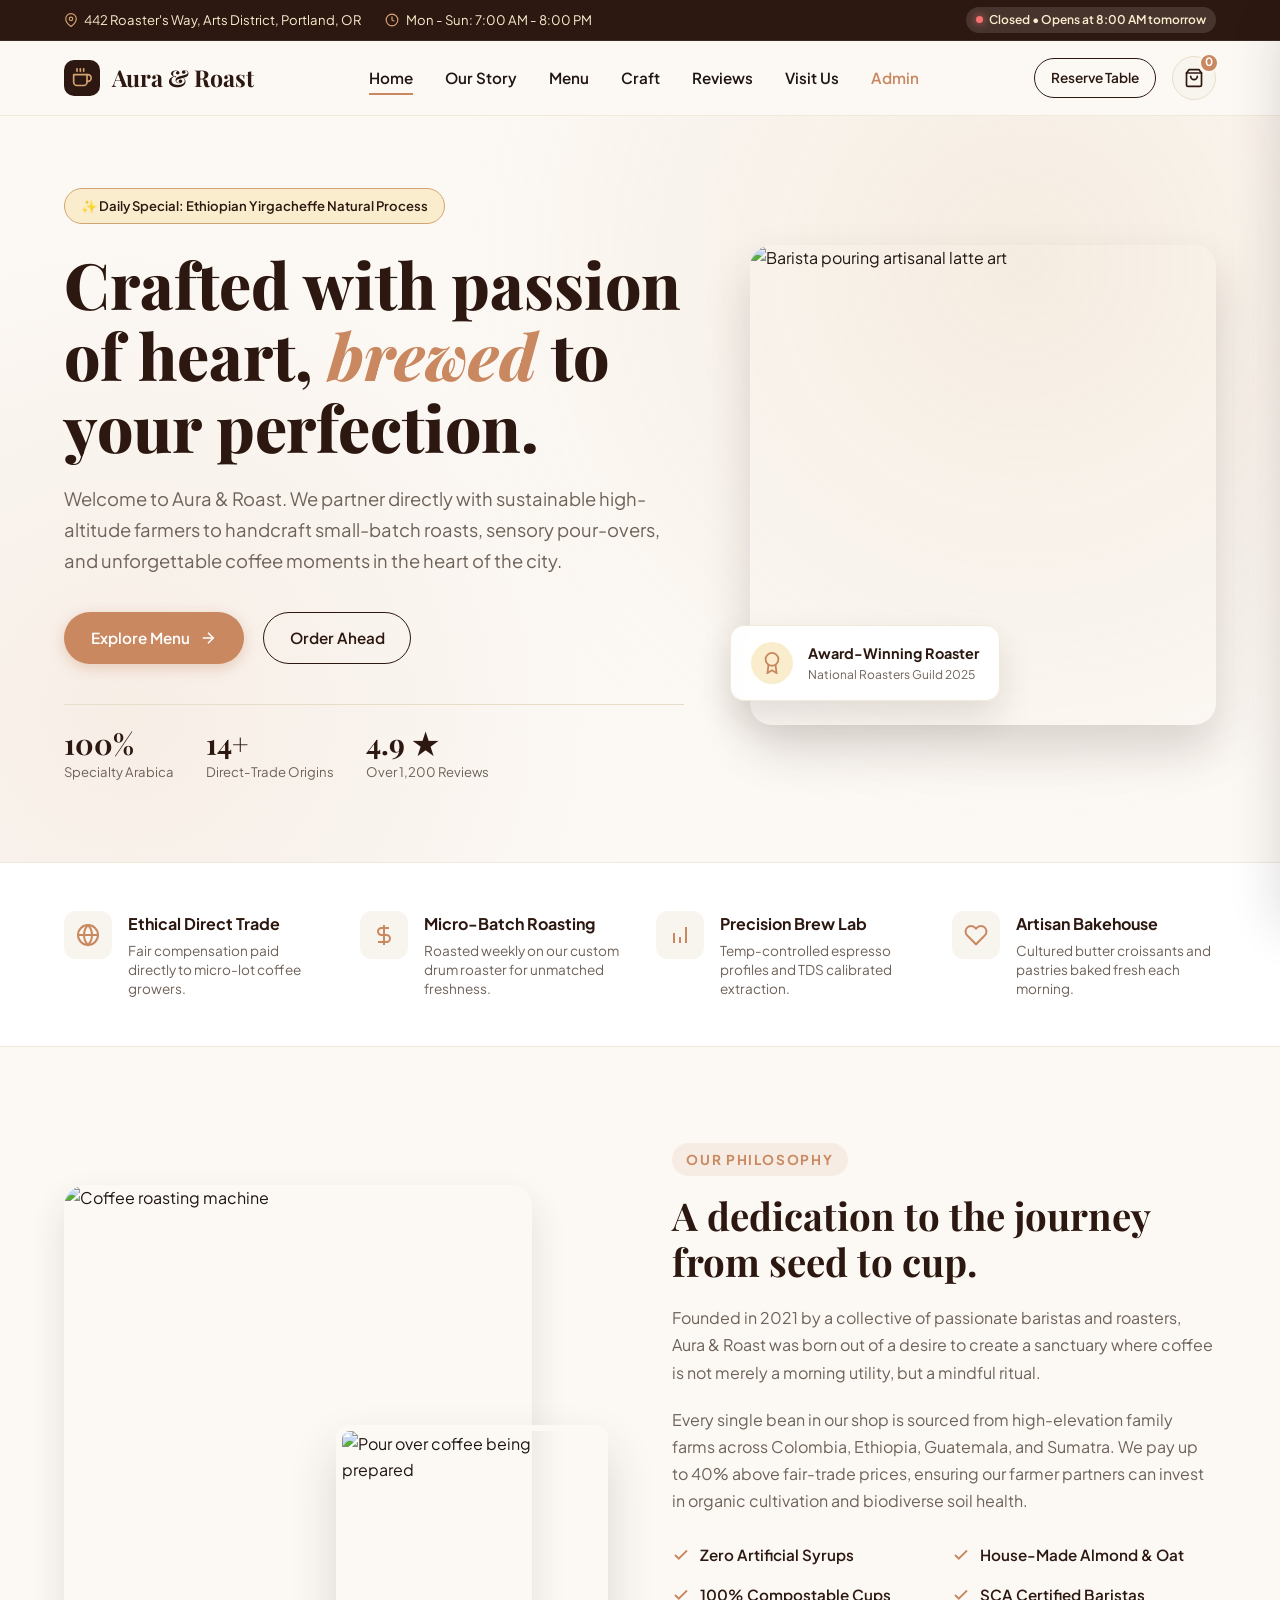
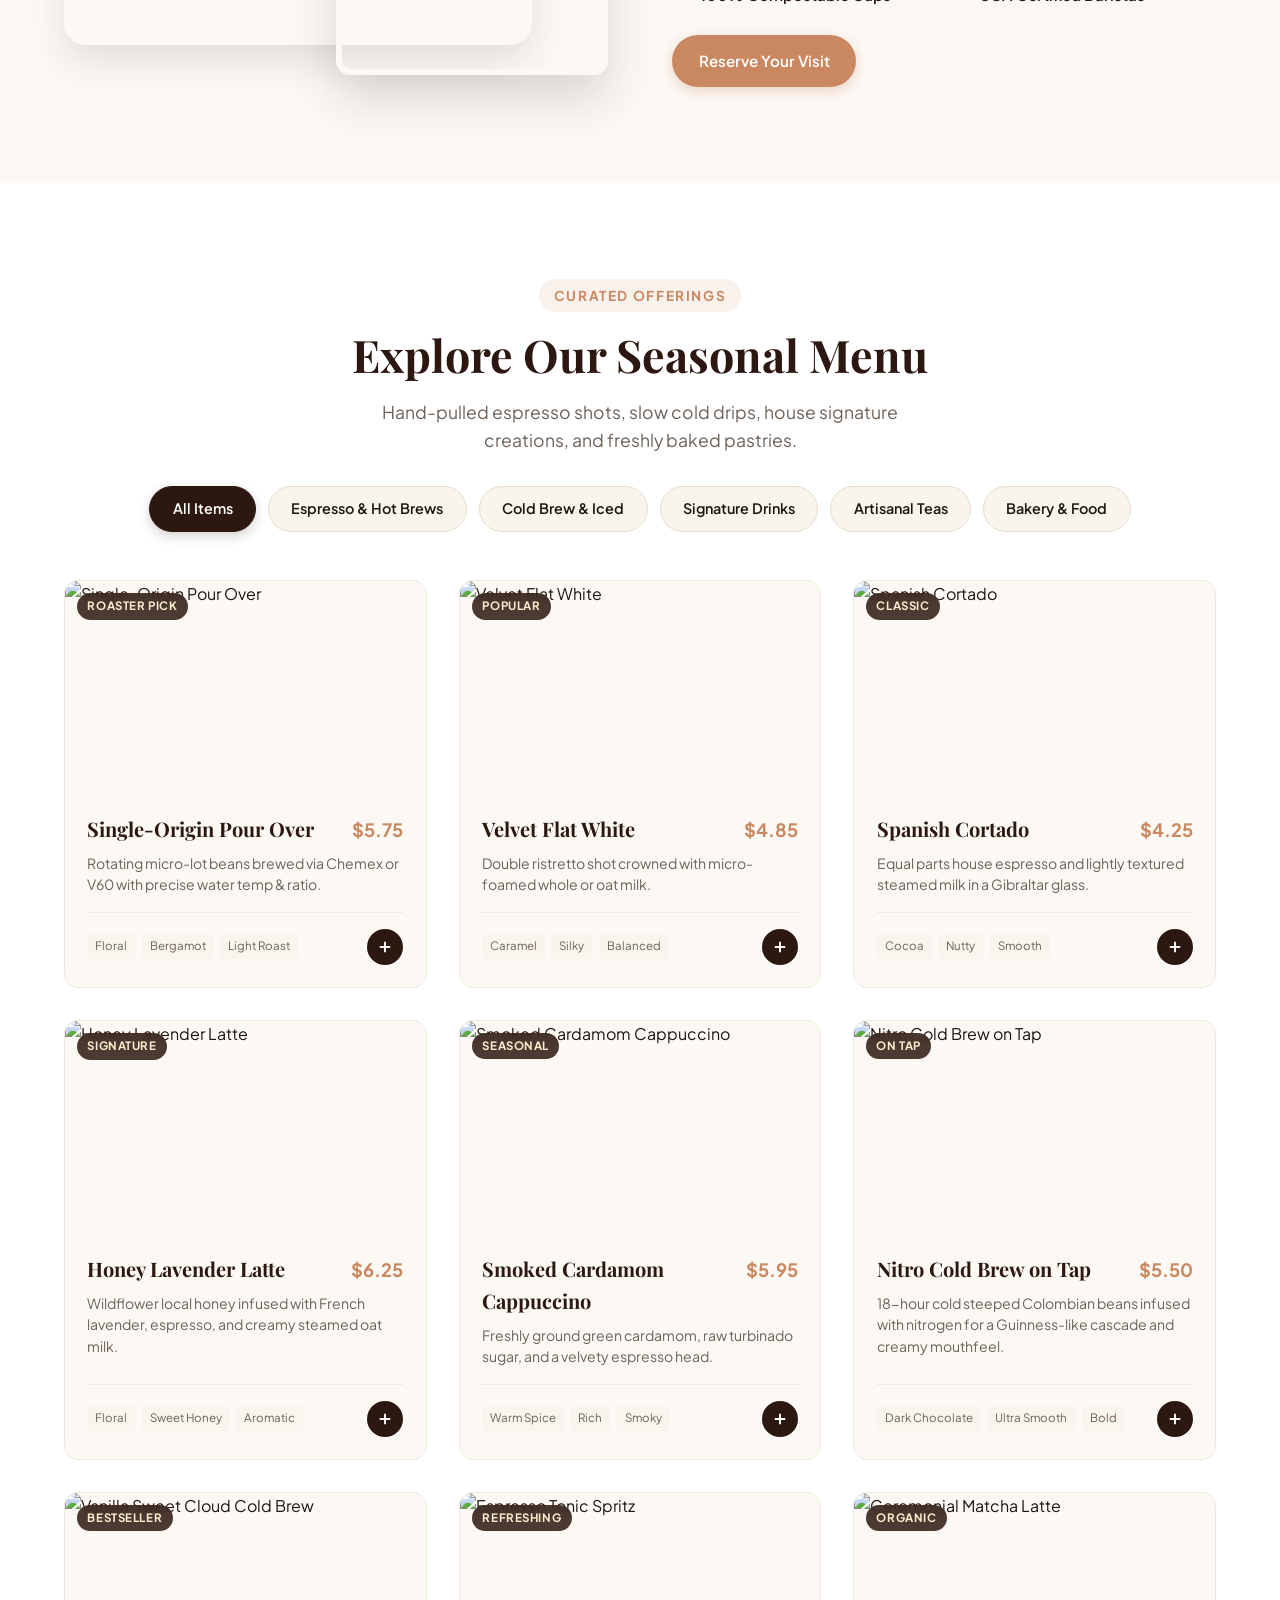
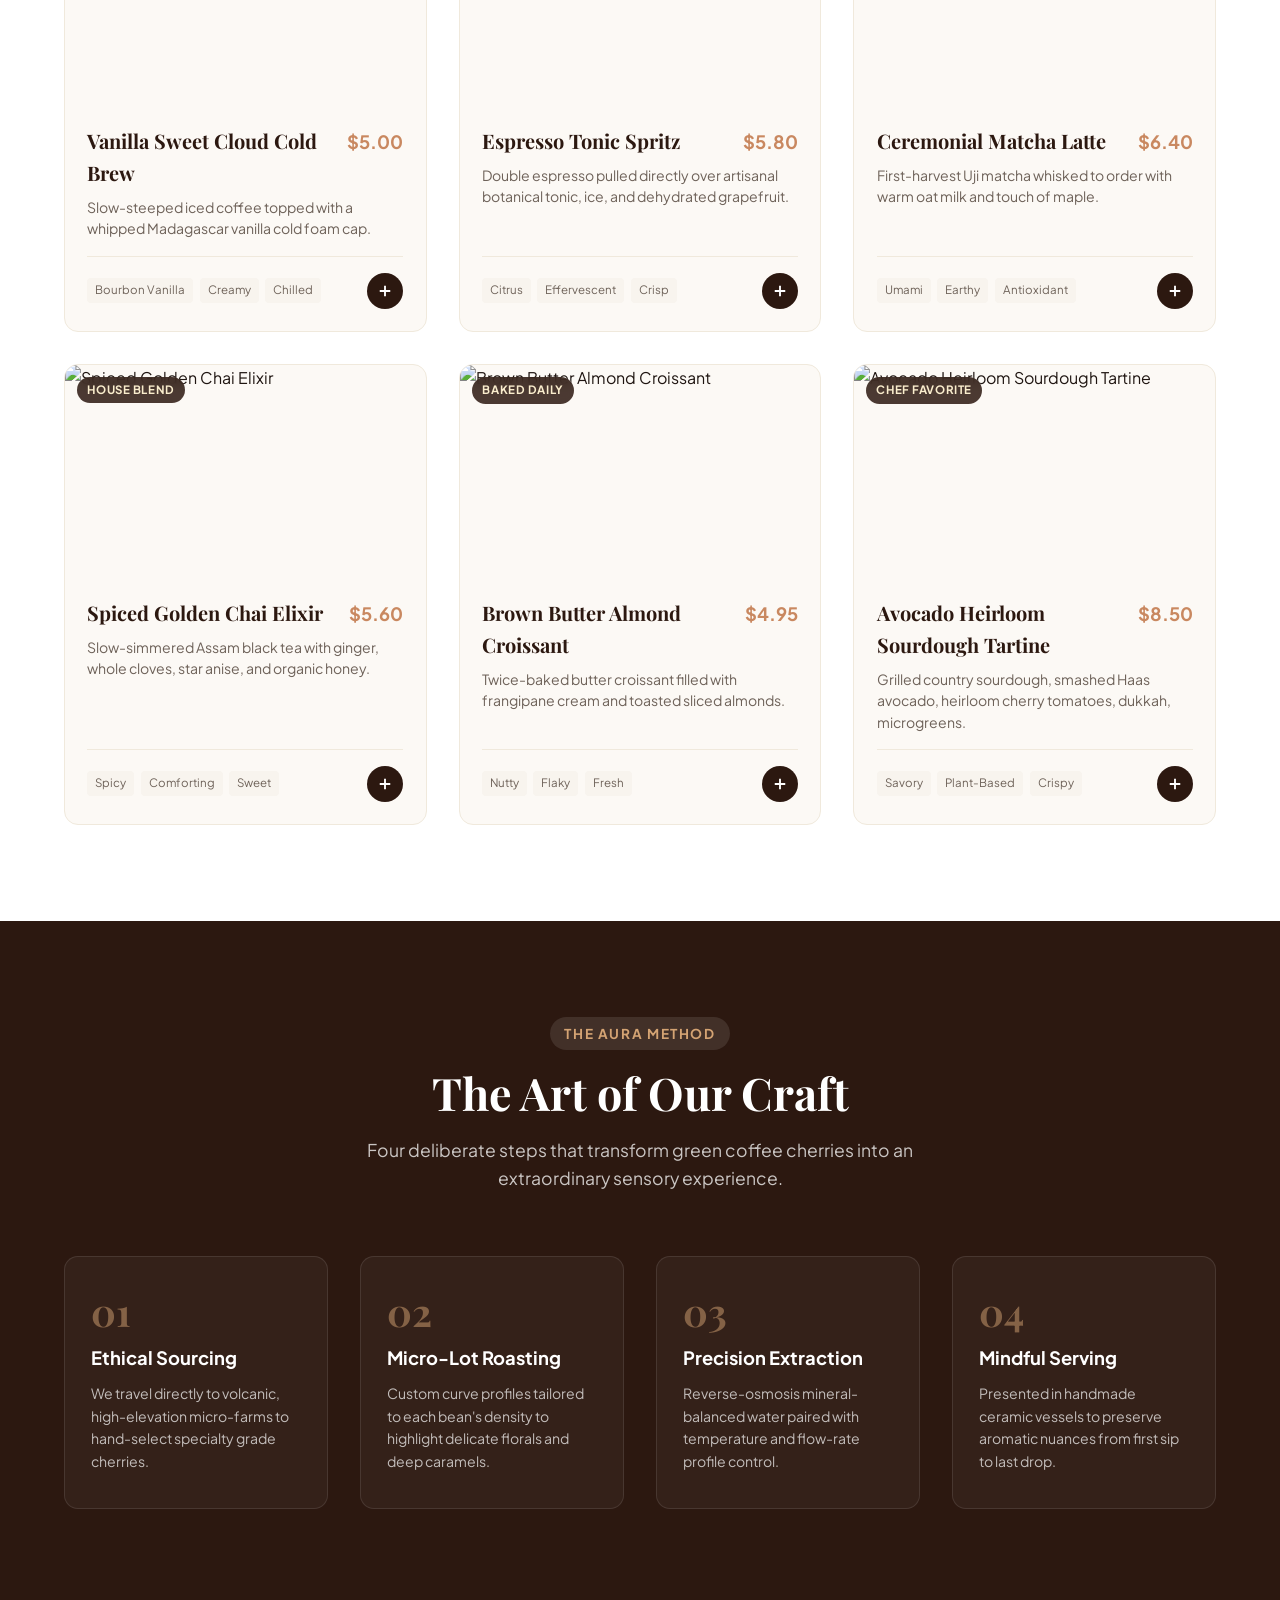
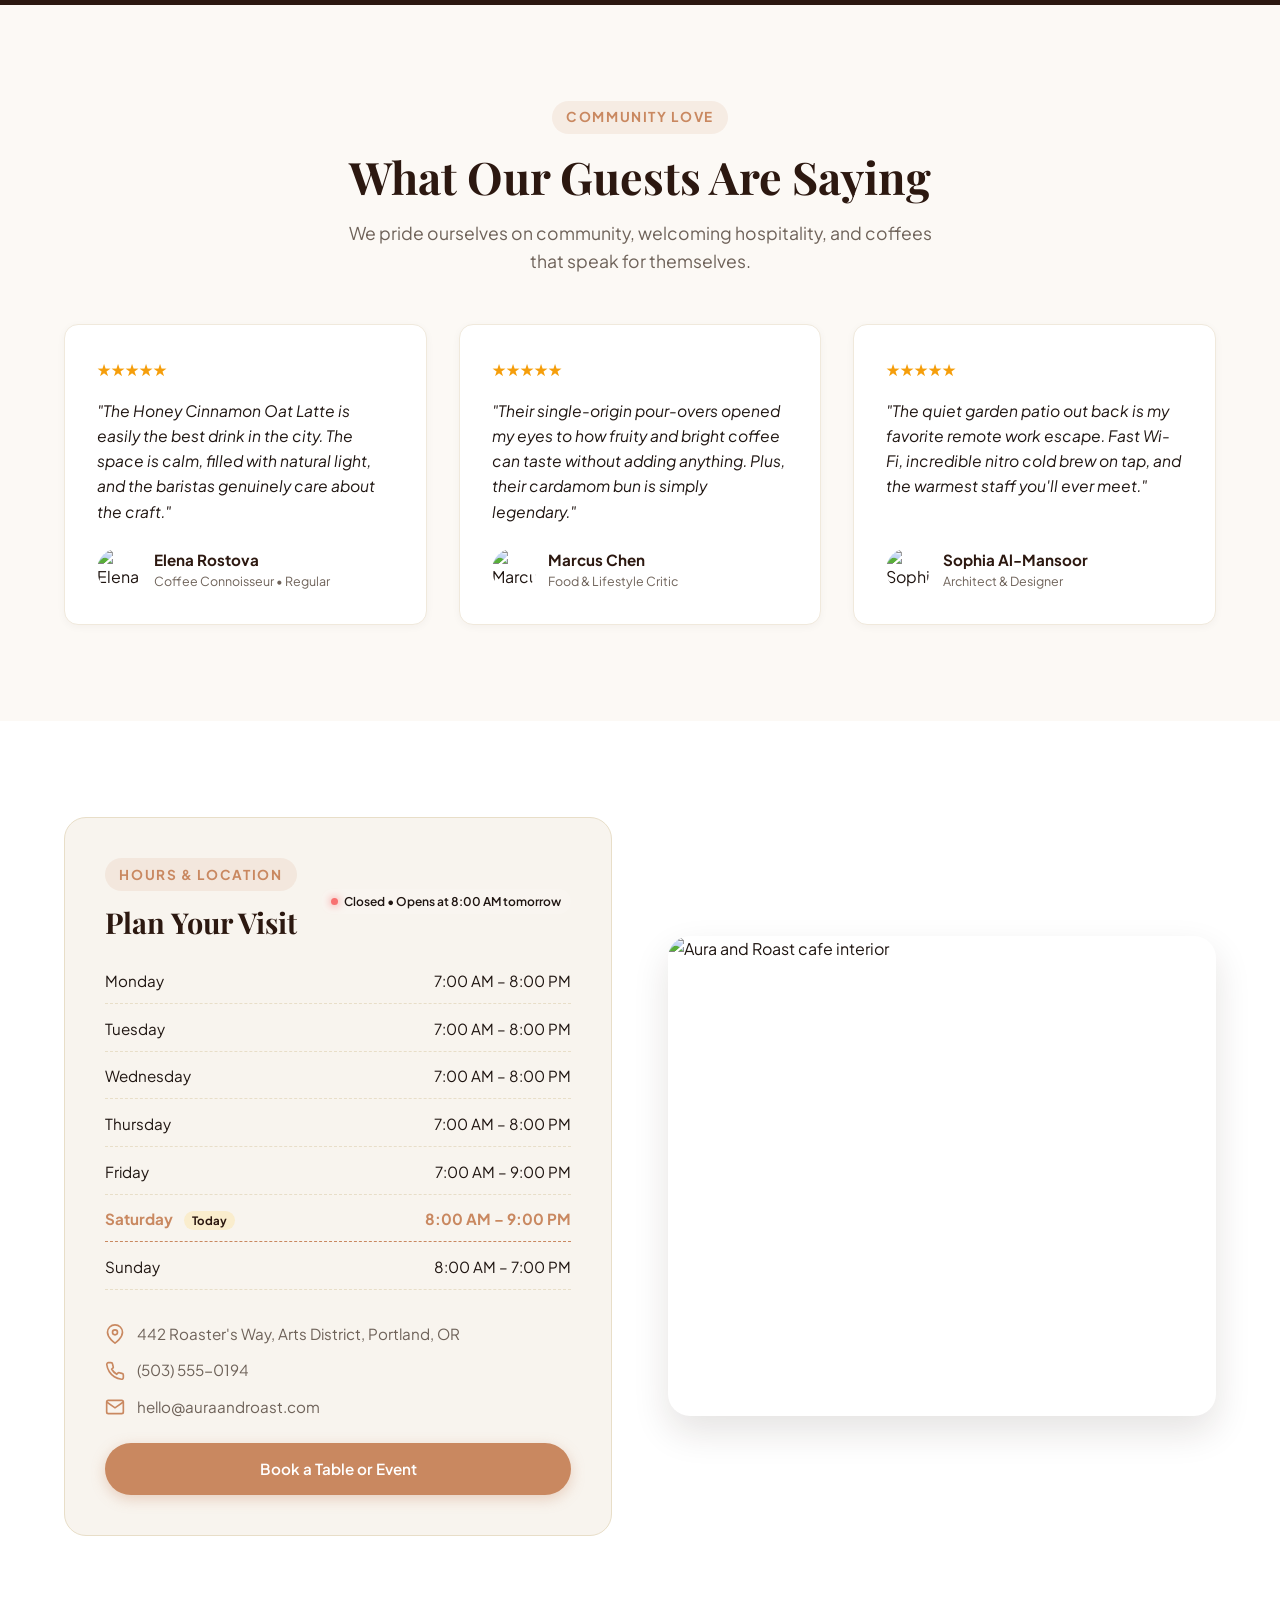
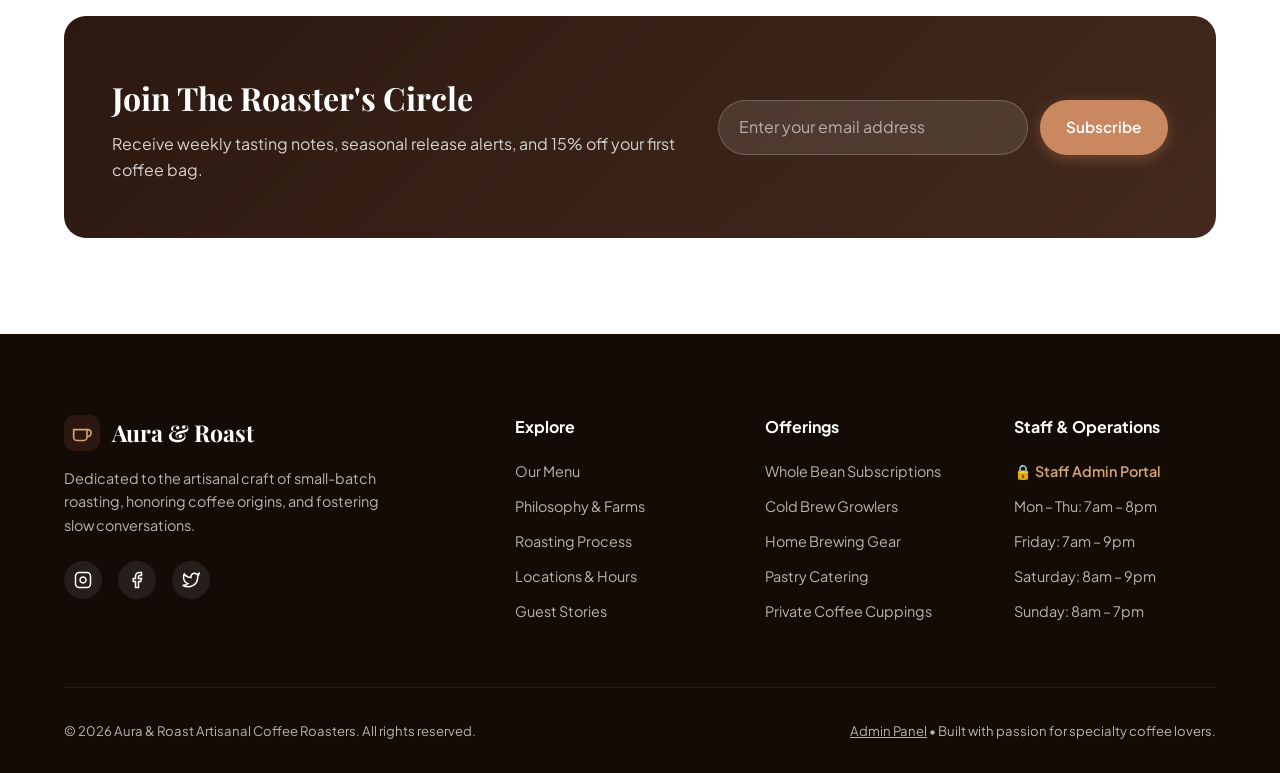
==== commit 43d6f3b6: "Add complete coffee shop website, admin panel, and live customization" ====
--- a/index.html
+++ b/index.html
@@ -22,7 +22,7 @@
       <div class="top-bar-info">
         <div class="top-bar-item">
           <svg viewBox="0 0 24 24" fill="none" stroke="currentColor" stroke-width="2"><path d="M21 10c0 7-9 13-9 13s-9-6-9-13a9 9 0 0 1 18 0z"></path><circle cx="12" cy="10" r="3"></circle></svg>
-          <span>442 Roaster's Way, Arts District</span>
+          <span id="store-address-top">442 Roaster's Way, Arts District</span>
         </div>
         <div class="top-bar-item">
           <svg viewBox="0 0 24 24" fill="none" stroke="currentColor" stroke-width="2"><circle cx="12" cy="12" r="10"></circle><polyline points="12 6 12 12 16 14"></polyline></svg>
@@ -50,7 +50,7 @@
             <line x1="14" y1="1" x2="14" y2="4"></line>
           </svg>
         </div>
-        <span>Aura &amp; Roast</span>
+        <span id="store-brand-title">Aura &amp; Roast</span>
       </a>
 
       <!-- Desktop & Mobile Nav Links -->
@@ -61,6 +61,7 @@
         <a href="#process" class="nav-link">Craft</a>
         <a href="#reviews" class="nav-link">Reviews</a>
         <a href="#visit" class="nav-link">Visit Us</a>
+        <a href="admin.html" class="nav-link" style="color: var(--color-secondary);">Admin</a>
       </nav>
 
       <!-- Action Buttons -->
@@ -94,13 +95,13 @@
     <div class="container">
       <div class="hero-grid">
         <div class="hero-content">
-          <div class="hero-pill">
-            <span>✨</span> Daily Special: Ethiopian Yirgacheffe Natural Process
-          </div>
-          <h1 class="hero-title">
-            Crafted with passion, <span>brewed</span> to your perfection.
+          <div class="hero-pill" id="hero-daily-special-wrapper">
+            <span id="hero-daily-special-text">✨ Daily Special: Ethiopian Yirgacheffe Natural Process</span>
+          </div>
+          <h1 class="hero-title" id="hero-title-text">
+            Crafted with passion of heart, <span>brewed</span> to your perfection.
           </h1>
-          <p class="hero-desc">
+          <p class="hero-desc" id="hero-desc-text">
             Welcome to Aura &amp; Roast. We partner directly with sustainable high-altitude farmers to handcraft small-batch roasts, sensory pour-overs, and unforgettable coffee moments in the heart of the city.
           </p>
           <div class="hero-actions">
@@ -422,15 +423,15 @@
           <div class="location-details">
             <div class="location-item">
               <svg width="20" height="20" viewBox="0 0 24 24" fill="none" stroke="currentColor" stroke-width="2"><path d="M21 10c0 7-9 13-9 13s-9-6-9-13a9 9 0 0 1 18 0z"></path><circle cx="12" cy="10" r="3"></circle></svg>
-              <span>442 Roaster's Way, Arts District, Portland, OR</span>
+              <span id="store-address-visit">442 Roaster's Way, Arts District, Portland, OR</span>
             </div>
             <div class="location-item">
               <svg width="20" height="20" viewBox="0 0 24 24" fill="none" stroke="currentColor" stroke-width="2"><path d="M22 16.92v3a2 2 0 0 1-2.18 2 19.79 19.79 0 0 1-8.63-3.07 19.5 19.5 0 0 1-6-6 19.79 19.79 0 0 1-3.07-8.67A2 2 0 0 1 4.11 2h3a2 2 0 0 1 2 1.72 12.84 12.84 0 0 0 .7 2.81 2 2 0 0 1-.45 2.11L8.09 9.91a16 16 0 0 0 6 6l1.27-1.27a2 2 0 0 1 2.11-.45 12.84 12.84 0 0 0 2.81.7A2 2 0 0 1 22 16.92z"></path></svg>
-              <span>(503) 555-0194</span>
+              <span id="store-phone-visit">(503) 555-0194</span>
             </div>
             <div class="location-item">
               <svg width="20" height="20" viewBox="0 0 24 24" fill="none" stroke="currentColor" stroke-width="2"><path d="M4 4h16c1.1 0 2 .9 2 2v12c0 1.1-.9 2-2 2H4c-1.1 0-2-.9-2-2V6c0-1.1.9-2 2-2z"></path><polyline points="22,6 12,13 2,6"></polyline></svg>
-              <span>hello@auraandroast.com</span>
+              <span id="store-email-visit">hello@auraandroast.com</span>
             </div>
           </div>
 
@@ -508,20 +509,20 @@
         </div>
 
         <div class="footer-col">
-          <h4>Working Hours</h4>
+          <h4>Staff &amp; Operations</h4>
           <ul>
+            <li><a href="admin.html" style="color: var(--color-accent); font-weight: 600;">🔒 Staff Admin Portal</a></li>
             <li>Mon – Thu: 7am – 8pm</li>
             <li>Friday: 7am – 9pm</li>
             <li>Saturday: 8am – 9pm</li>
             <li>Sunday: 8am – 7pm</li>
-            <li style="color: var(--color-accent); font-weight: 600; margin-top: 0.5rem;">Holiday hours may vary</li>
           </ul>
         </div>
       </div>
 
       <div class="footer-bottom">
         <p>&copy; 2026 Aura &amp; Roast Artisanal Coffee Roasters. All rights reserved.</p>
-        <p>Built with passion for specialty coffee lovers.</p>
+        <p><a href="admin.html" style="text-decoration: underline;">Admin Panel</a> • Built with passion for specialty coffee lovers.</p>
       </div>
     </div>
   </footer>
@@ -647,7 +648,8 @@
   <!-- Toast Notification Container -->
   <div class="toast-container" id="toast-container"></div>
 
-  <!-- Main JavaScript Logic -->
+  <!-- Shared Data Store & Main JavaScript Logic -->
+  <script src="shared-data.js"></script>
   <script src="app.js"></script>
 </body>
 </html>
